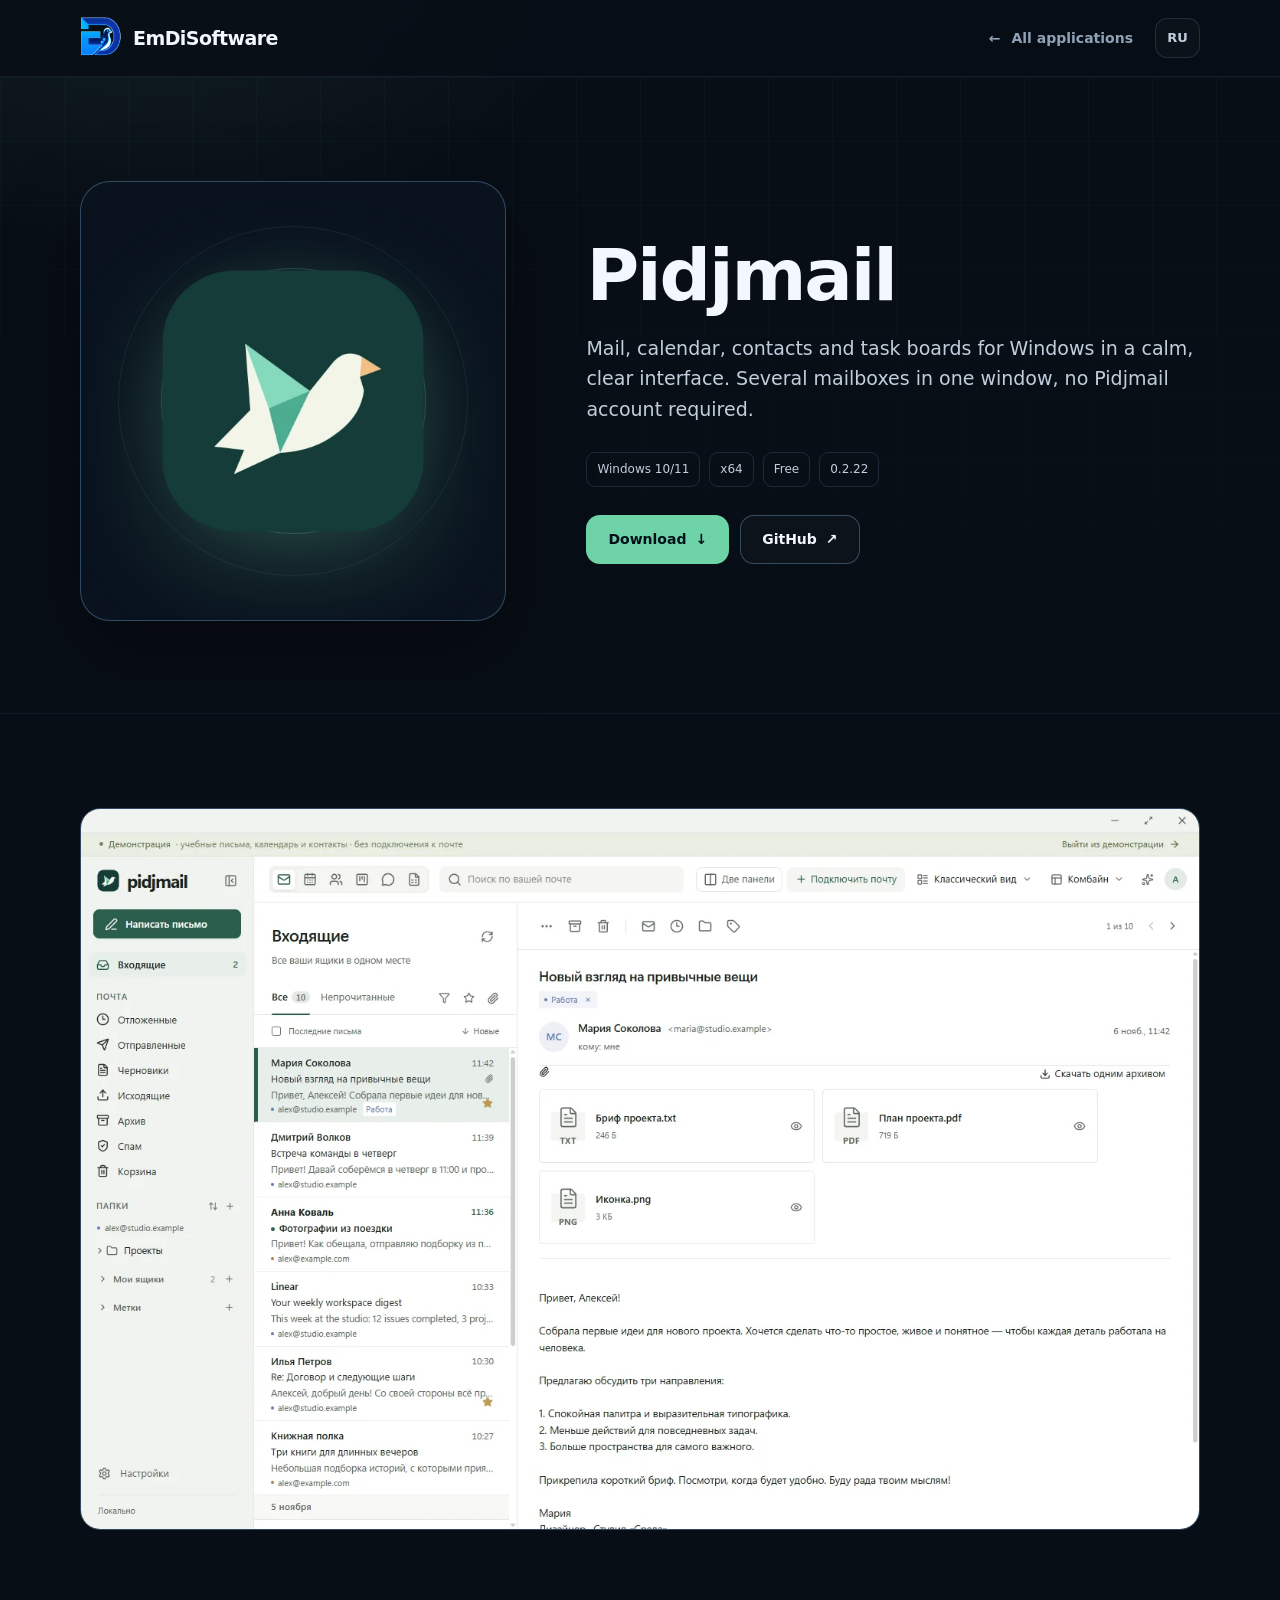
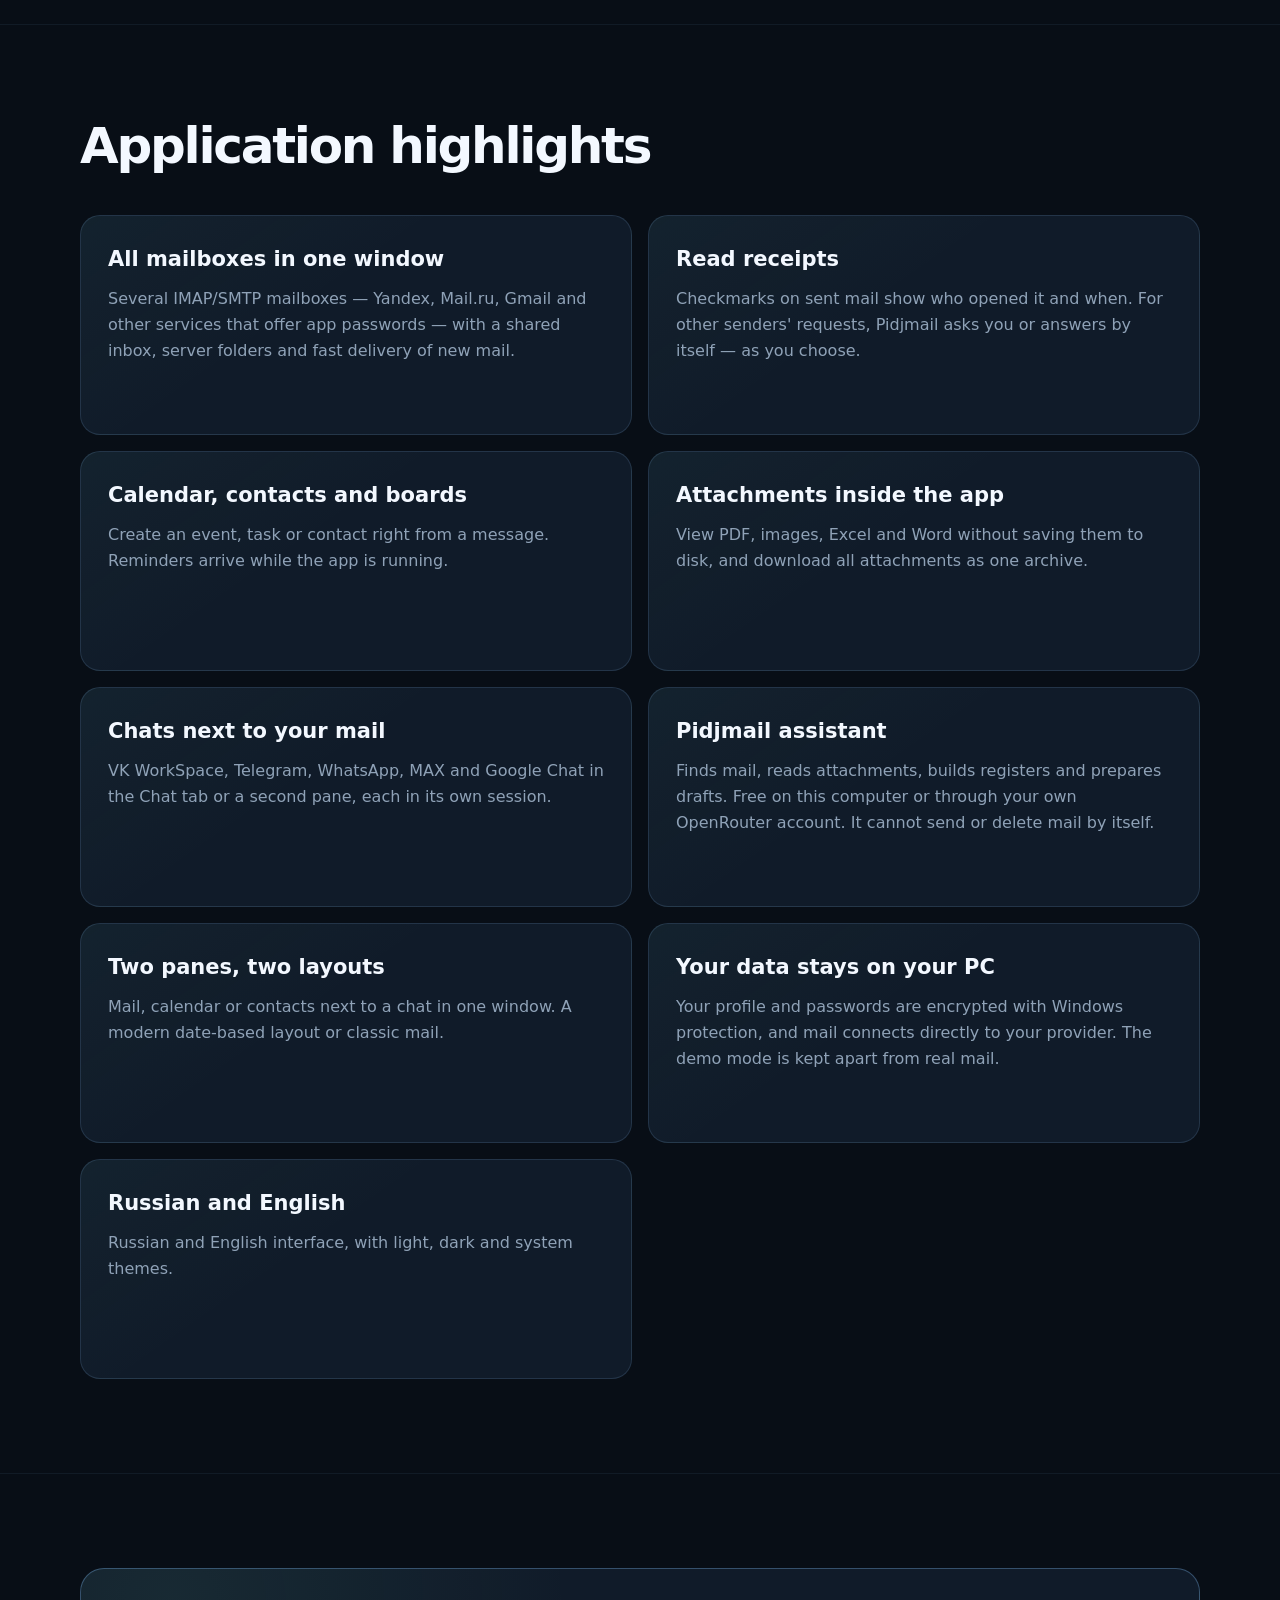
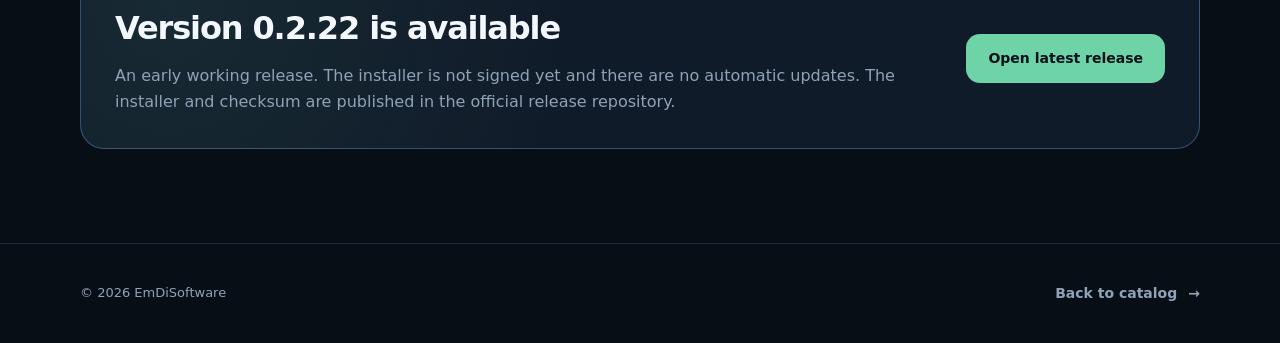
==== pidjmail/index.html @ 929b43a0 "Pidjmail 0.2.22 download" ====
<!doctype html>
<html lang="ru" style="--accent:#6fd3a8;--accent-2:#2f8f6b;">
<head>
  <meta charset="utf-8">
  <meta name="viewport" content="width=device-width, initial-scale=1">
  <meta http-equiv="Cache-Control" content="no-cache, no-store, must-revalidate">
  <meta http-equiv="Pragma" content="no-cache">
  <meta http-equiv="Expires" content="0">
  <meta name="theme-color" content="#080e16">
  <meta name="color-scheme" content="dark">
  <meta name="site-build" content="v7">
  <title>Pidjmail — EmDiSoftware</title>
  <meta name="description" content="Pidjmail — бесплатный почтовый клиент для Windows: несколько ящиков IMAP/SMTP, календарь, контакты, доски задач, отчёты о прочтении и встроенные чаты в спокойном интерфейсе.">
  <link rel="canonical" href="https://adamanomatik.github.io/pidjmail/">
  <link rel="icon" type="image/png" href="../assets/favicon.png">
  <link rel="stylesheet" href="../product-v7.css?v=8">
  <meta property="og:type" content="website">
  <meta property="og:title" content="Pidjmail — почта, календарь и контакты для Windows">
  <meta property="og:description" content="Бесплатный почтовый клиент для Windows с календарём, контактами и досками задач.">
  <meta property="og:url" content="https://adamanomatik.github.io/pidjmail/">
  <meta property="og:image" content="https://adamanomatik.github.io/assets/pidjmail-preview.webp">
</head>
<body>
  <header class="site-header">
    <div class="shell header-inner">
      <a class="brand" href="../">
        <img src="../assets/emdisoftware-logo.webp" alt="EmDiSoftware" width="42" height="42">
        <span>EmDiSoftware</span>
      </a>
      <a class="back-link" href="../">
        <span aria-hidden="true">←</span>
        <span data-lang="ru">Все приложения</span>
        <span data-lang="en" hidden>All applications</span>
      </a>

      <button class="language-switch" type="button" aria-label="Переключить язык">
        <span data-lang-button="ru">EN</span>
        <span data-lang-button="en" hidden>RU</span>
      </button>
    </div>
  </header>
  <main>
    <section class="product-hero">
      <div class="shell product-layout">
        <div class="logo-stage">
          <img src="../assets/pidjmail-logo.webp" alt="Pidjmail">
        </div>

        <div>
          <h1>Pidjmail</h1>
          <p class="hero-description" data-lang="ru">Почта, календарь, контакты и доски задач для Windows в спокойном и понятном интерфейсе. Несколько ящиков в одном окне, без учётной записи Pidjmail.</p>
          <p class="hero-description" data-lang="en" hidden>Mail, calendar, contacts and task boards for Windows in a calm, clear interface. Several mailboxes in one window, no Pidjmail account required.</p>

          <div class="meta-row">
            <span>Windows 10/11</span>
            <span>x64</span>
            <span>Free</span>
            <span>0.2.22</span>
          </div>

          <div class="button-row">
            <a class="button button-primary" href="https://github.com/AdamAnomatik/Pidjmail-Releases/releases/download/v0.2.22/Pidjmail-Setup-0.2.22-x64.exe">
              <span data-lang="ru">Скачать</span>
              <span data-lang="en" hidden>Download</span>
              <span aria-hidden="true">↓</span>
            </a>
            <a class="button button-secondary" href="https://github.com/AdamAnomatik/Pidjmail-Releases">
              GitHub <span aria-hidden="true">↗</span>
            </a>
          </div>
        </div>
      </div>
    </section>
    <section class="content-section">
      <div class="shell">
        <img src="../assets/pidjmail-preview.webp" width="1460" height="940" loading="lazy"
             alt="Pidjmail с учебными письмами в демонстрационном режиме"
             style="display:block;width:100%;height:auto;border:1px solid var(--line-strong);border-radius:20px;">
      </div>
    </section>
    <section class="content-section">
      <div class="shell">
        <div class="section-heading">
          <h2 data-lang="ru">Главное о приложении</h2>
          <h2 data-lang="en" hidden>Application highlights</h2>
        </div>
        <div class="feature-grid">

          <article class="feature-card">
            <h3 data-lang="ru">Все ящики в одном окне</h3>
            <h3 data-lang="en" hidden>All mailboxes in one window</h3>
            <p data-lang="ru">Несколько ящиков IMAP/SMTP — Яндекс, Mail.ru, Gmail и другие почтовые службы с паролем приложения — с общими входящими, серверными папками и быстрым получением новых писем.</p>
            <p data-lang="en" hidden>Several IMAP/SMTP mailboxes — Yandex, Mail.ru, Gmail and other services that offer app passwords — with a shared inbox, server folders and fast delivery of new mail.</p>
          </article>
          <article class="feature-card">
            <h3 data-lang="ru">Отчёты о прочтении</h3>
            <h3 data-lang="en" hidden>Read receipts</h3>
            <p data-lang="ru">Галочки в отправленных показывают, кто и когда открыл письмо. На чужие запросы Pidjmail спрашивает вас или отвечает сам — как вы настроите.</p>
            <p data-lang="en" hidden>Checkmarks on sent mail show who opened it and when. For other senders' requests, Pidjmail asks you or answers by itself — as you choose.</p>
          </article>
          <article class="feature-card">
            <h3 data-lang="ru">Календарь, контакты и доски</h3>
            <h3 data-lang="en" hidden>Calendar, contacts and boards</h3>
            <p data-lang="ru">Создавайте событие, задачу или контакт прямо из письма. Напоминания приходят, пока программа запущена.</p>
            <p data-lang="en" hidden>Create an event, task or contact right from a message. Reminders arrive while the app is running.</p>
          </article>
          <article class="feature-card">
            <h3 data-lang="ru">Вложения внутри программы</h3>
            <h3 data-lang="en" hidden>Attachments inside the app</h3>
            <p data-lang="ru">Просмотр PDF, изображений, Excel и Word без сохранения на диск, скачивание всех вложений одним архивом.</p>
            <p data-lang="en" hidden>View PDF, images, Excel and Word without saving them to disk, and download all attachments as one archive.</p>
          </article>
          <article class="feature-card">
            <h3 data-lang="ru">Чаты рядом с почтой</h3>
            <h3 data-lang="en" hidden>Chats next to your mail</h3>
            <p data-lang="ru">VK WorkSpace, Telegram, WhatsApp, MAX и Google Chat во вкладке «Чат» или во второй панели, с отдельными сессиями.</p>
            <p data-lang="en" hidden>VK WorkSpace, Telegram, WhatsApp, MAX and Google Chat in the Chat tab or a second pane, each in its own session.</p>
          </article>
          <article class="feature-card">
            <h3 data-lang="ru">Помощник Pidjmail</h3>
            <h3 data-lang="en" hidden>Pidjmail assistant</h3>
            <p data-lang="ru">Ищет письма, читает вложения, собирает реестры и готовит черновики. Бесплатно на этом компьютере или через ваш аккаунт OpenRouter. Отправлять и удалять письма сам не может.</p>
            <p data-lang="en" hidden>Finds mail, reads attachments, builds registers and prepares drafts. Free on this computer or through your own OpenRouter account. It cannot send or delete mail by itself.</p>
          </article>
          <article class="feature-card">
            <h3 data-lang="ru">Две панели и два вида</h3>
            <h3 data-lang="en" hidden>Two panes, two layouts</h3>
            <p data-lang="ru">Почта, календарь или контакты рядом с чатом в одном окне. Современный режим по датам или классическая почта.</p>
            <p data-lang="en" hidden>Mail, calendar or contacts next to a chat in one window. A modern date-based layout or classic mail.</p>
          </article>
          <article class="feature-card">
            <h3 data-lang="ru">Данные на вашем компьютере</h3>
            <h3 data-lang="en" hidden>Your data stays on your PC</h3>
            <p data-lang="ru">Профиль и пароли зашифрованы средствами Windows, почта соединяется напрямую с вашим провайдером. Учебный демо-режим отделён от настоящей почты.</p>
            <p data-lang="en" hidden>Your profile and passwords are encrypted with Windows protection, and mail connects directly to your provider. The demo mode is kept apart from real mail.</p>
          </article>
          <article class="feature-card">
            <h3 data-lang="ru">Русский и English</h3>
            <h3 data-lang="en" hidden>Russian and English</h3>
            <p data-lang="ru">Русский и английский интерфейс, светлая, тёмная и системная темы.</p>
            <p data-lang="en" hidden>Russian and English interface, with light, dark and system themes.</p>
          </article>
        </div>
      </div>
    </section>
    <section class="content-section">
      <div class="shell">
        <div class="status-panel">
          <div>
            <h2 data-lang="ru">Версия 0.2.22 доступна</h2>
            <h2 data-lang="en" hidden>Version 0.2.22 is available</h2>
            <p data-lang="ru">Ранняя рабочая версия. Установщик пока не подписан, автообновления нет. Установщик и контрольная сумма опубликованы в официальном release-репозитории.</p>
            <p data-lang="en" hidden>An early working release. The installer is not signed yet and there are no automatic updates. The installer and checksum are published in the official release repository.</p>
          </div>

          <a class="button button-primary" href="https://github.com/AdamAnomatik/Pidjmail-Releases/releases/tag/v0.2.22">
            <span data-lang="ru">Открыть последний релиз</span>
            <span data-lang="en" hidden>Open latest release</span>
          </a>
        </div>
      </div>
    </section>
  </main>
  <footer class="site-footer">
    <div class="shell footer-layout">
      <p>© 2026 EmDiSoftware</p>
      <a class="back-link" href="../">
        <span data-lang="ru">Вернуться в каталог</span>
        <span data-lang="en" hidden>Back to catalog</span>
        <span aria-hidden="true">→</span>
      </a>
    </div>
  </footer>

  <script src="../product-v7.js?v=7"></script>
</body>
</html>
---- product-v7.css ----
/* EmDiSoftware product styles build v7 */
:root {
  --accent: #38c8ff;
  --accent-2: #7968f2;
  --bg: #080e16;
  --panel: #101b29;
  --line: rgba(124, 165, 207, .18);
  --line-strong: rgba(124, 181, 238, .34);
  --text: #f3f8ff;
  --muted: #8fa2b7;
  --muted-strong: #c1cedc;
  --green: #46d59b;
  --amber: #f1bd63;
  --shell: 1120px;
}

* { box-sizing: border-box; }
html { scroll-behavior: smooth; }
body {
  margin: 0;
  min-width: 320px;
  color: var(--text);
  background:
    radial-gradient(circle at 12% -8%, color-mix(in srgb, var(--accent) 15%, transparent), transparent 34rem),
    var(--bg);
  font-family: "Segoe UI Variable Text", "Segoe UI", system-ui, sans-serif;
  line-height: 1.6;
  -webkit-font-smoothing: antialiased;
}
a { color: inherit; }
img { display: block; max-width: 100%; }
[hidden] { display: none !important; }

.shell {
  width: min(calc(100% - 40px), var(--shell));
  margin-inline: auto;
}

.site-header {
  position: sticky;
  top: 0;
  z-index: 100;
  border-bottom: 1px solid rgba(119, 161, 201, .11);
  background: rgba(8, 14, 22, .82);
  backdrop-filter: blur(18px);
}

.header-inner {
  min-height: 76px;
  display: flex;
  align-items: center;
  gap: 22px;
}

.brand,
.back-link {
  display: inline-flex;
  align-items: center;
  gap: 11px;
  text-decoration: none;
}

.brand {
  font-size: 19px;
  font-weight: 780;
  letter-spacing: -.03em;
}

.brand img {
  width: 42px;
  height: 42px;
  object-fit: contain;
}

.back-link {
  margin-left: auto;
  color: var(--muted);
  font-size: 14px;
  font-weight: 650;
}

.back-link:hover { color: var(--text); }

.language-switch {
  min-width: 45px;
  min-height: 40px;
  border: 1px solid var(--line);
  border-radius: 12px;
  background: rgba(255,255,255,.025);
  color: var(--muted-strong);
  font: inherit;
  font-size: 13px;
  font-weight: 780;
  cursor: pointer;
}

.product-hero {
  position: relative;
  overflow: hidden;
  padding: 104px 0 92px;
}

.product-hero::before {
  content: "";
  position: absolute;
  inset: 0;
  opacity: .25;
  pointer-events: none;
  background-image:
    linear-gradient(color-mix(in srgb, var(--accent) 14%, transparent) 1px, transparent 1px),
    linear-gradient(90deg, color-mix(in srgb, var(--accent) 14%, transparent) 1px, transparent 1px);
  background-size: 64px 64px;
  mask-image: linear-gradient(to bottom, black, transparent 92%);
}

.product-layout {
  position: relative;
  display: grid;
  grid-template-columns: .82fr 1.18fr;
  align-items: center;
  gap: 80px;
}

.logo-stage {
  position: relative;
  min-height: 440px;
  display: grid;
  place-items: center;
  overflow: hidden;
  border: 1px solid var(--line-strong);
  border-radius: 30px;
  background:
    radial-gradient(circle, color-mix(in srgb, var(--accent) 14%, transparent), transparent 54%),
    #09121d;
  box-shadow: 0 30px 80px rgba(0,0,0,.34);
}

.logo-stage::before,
.logo-stage::after {
  content: "";
  position: absolute;
  border: 1px solid color-mix(in srgb, var(--accent) 24%, transparent);
  border-radius: 50%;
}

.logo-stage::before {
  width: 62%;
  aspect-ratio: 1;
}

.logo-stage::after {
  width: 82%;
  aspect-ratio: 1;
  opacity: .4;
}

.logo-stage img {
  position: relative;
  z-index: 2;
  width: min(68%, 320px);
  aspect-ratio: 1;
  object-fit: contain;
  filter: drop-shadow(0 30px 48px color-mix(in srgb, var(--accent) 23%, transparent));
}

.eyebrow {
  margin: 0 0 12px;
  color: var(--muted, #8fa2b7);
  font-size: 15px;
  font-weight: 600;
}

h1, h2, h3, p { margin-top: 0; }

h1 {
  margin-bottom: 20px;
  font-size: clamp(42px, 6vw, 72px);
  line-height: 1.04;
  letter-spacing: -.03em;
  overflow-wrap: break-word;
}

.hero-description {
  max-width: 660px;
  margin-bottom: 28px;
  color: var(--muted-strong);
  font-size: 19px;
}

.meta-row {
  display: flex;
  flex-wrap: wrap;
  gap: 9px;
  margin-bottom: 28px;
}

.meta-row span {
  padding: 7px 10px;
  border: 1px solid var(--line);
  border-radius: 9px;
  color: var(--muted-strong);
  font-size: 12px;
}

.button-row {
  display: flex;
  flex-wrap: wrap;
  gap: 11px;
}

.button {
  min-height: 49px;
  display: inline-flex;
  align-items: center;
  justify-content: center;
  gap: 9px;
  padding: 0 21px;
  border: 1px solid transparent;
  border-radius: 14px;
  font-size: 14px;
  font-weight: 740;
  text-decoration: none;
}

.button-primary {
  color: #041019;
  background: var(--accent);
}

.button-secondary {
  border-color: var(--line-strong);
  background: rgba(255,255,255,.025);
}

.button-disabled {
  color: var(--amber);
  border-color: rgba(241, 189, 99, .23);
  background: rgba(241, 189, 99, .06);
}

.content-section {
  padding: 94px 0;
  border-top: 1px solid rgba(111,158,202,.09);
}

.section-heading {
  max-width: 690px;
  margin-bottom: 42px;
}

.section-kicker {
  color: var(--accent);
  font-size: 12px;
  font-weight: 800;
  letter-spacing: .12em;
  text-transform: uppercase;
}

.section-heading h2 {
  margin-bottom: 16px;
  font-size: clamp(34px, 4vw, 50px);
  line-height: 1.08;
  letter-spacing: -.045em;
}

.section-heading p:not(.section-kicker) {
  color: var(--muted);
  font-size: 17px;
}

.feature-grid {
  display: grid;
  grid-template-columns: repeat(2, 1fr);
  gap: 16px;
}

.feature-card {
  min-height: 220px;
  padding: 27px;
  border: 1px solid var(--line);
  border-radius: 20px;
  background:
    linear-gradient(145deg, color-mix(in srgb, var(--accent) 4%, transparent), transparent 42%),
    var(--panel);
}

.feature-code {
  display: block;
  margin-bottom: 52px;
  color: var(--accent);
  font-family: ui-monospace, "Cascadia Code", monospace;
  font-size: 11px;
  font-weight: 800;
  letter-spacing: .1em;
}

.feature-card h3 {
  margin-bottom: 10px;
  font-size: 21px;
}

.feature-card p {
  margin-bottom: 0;
  color: var(--muted);
}

.status-panel {
  display: grid;
  grid-template-columns: 1fr auto;
  align-items: center;
  gap: 30px;
  padding: 34px;
  border: 1px solid var(--line-strong);
  border-radius: 24px;
  background:
    radial-gradient(circle at 8% 20%, color-mix(in srgb, var(--accent) 8%, transparent), transparent 25rem),
    var(--panel);
}

.status-panel h2 {
  margin-bottom: 9px;
  font-size: 32px;
  letter-spacing: -.035em;
}

.status-panel p {
  margin-bottom: 0;
  color: var(--muted);
}

.site-footer {
  padding: 38px 0;
  border-top: 1px solid var(--line);
}

.footer-layout {
  display: flex;
  align-items: center;
  justify-content: space-between;
  gap: 24px;
}

.site-footer p {
  margin-bottom: 0;
  color: var(--muted);
  font-size: 13px;
}

:focus-visible {
  outline: 3px solid color-mix(in srgb, var(--accent) 60%, transparent);
  outline-offset: 3px;
}

@media (max-width: 900px) {
  .product-layout { grid-template-columns: 1fr; }
  .logo-stage { width: min(720px, 100%); margin-inline: auto; }
}

@media (max-width: 700px) {
  .shell { width: min(calc(100% - 28px), var(--shell)); }
  .header-inner { min-height: 66px; }
  .brand span { display: none; }
  .product-hero { padding: 66px 0 74px; }
  .logo-stage { min-height: 300px; border-radius: 22px; }
  h1 { font-size: clamp(36px, 11vw, 52px); }
  .hero-description { font-size: 17px; }
  .button-row { display: grid; }
  .button-row .button { width: 100%; }
  .content-section { padding: 76px 0; }
  .feature-grid { grid-template-columns: 1fr; }
  .feature-card { min-height: auto; }
  .feature-code { margin-bottom: 32px; }
  .status-panel { grid-template-columns: 1fr; }
  .status-panel .button { width: 100%; }
  .footer-layout { align-items: flex-start; flex-direction: column; }
}
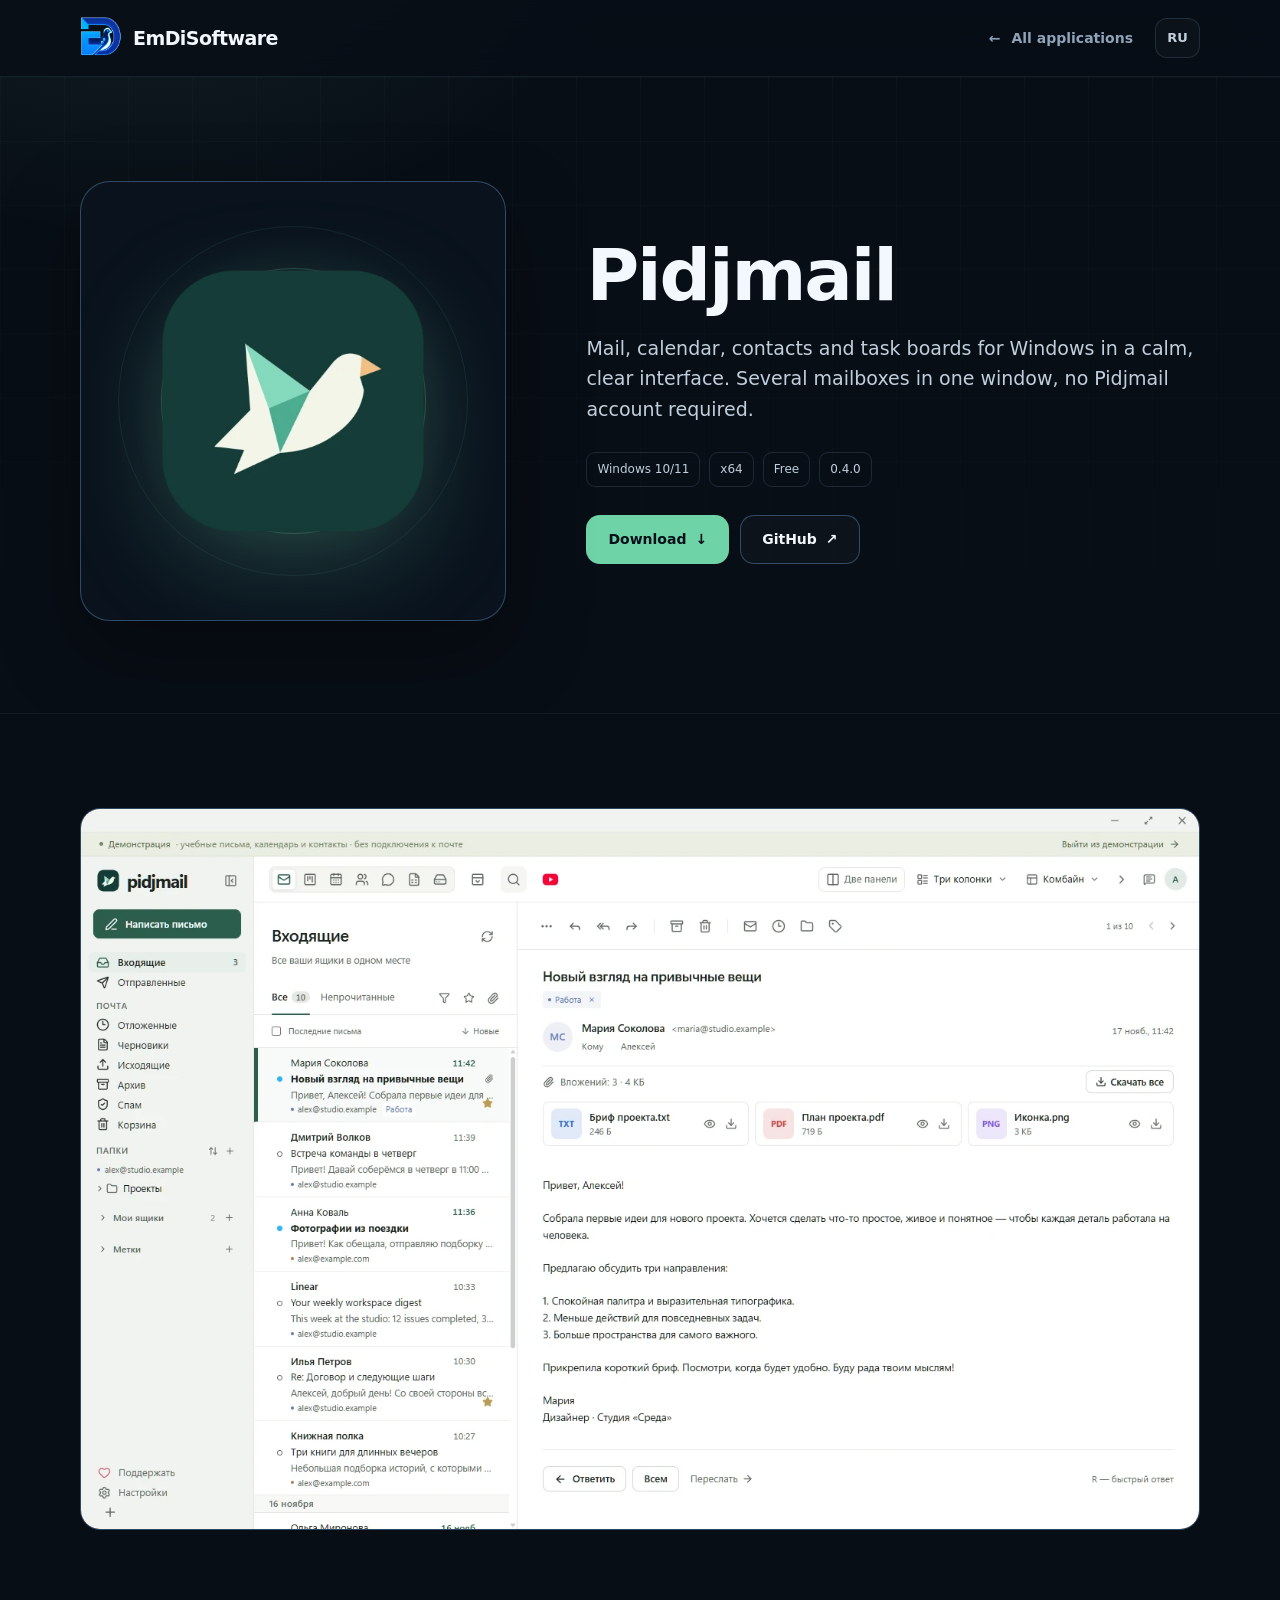
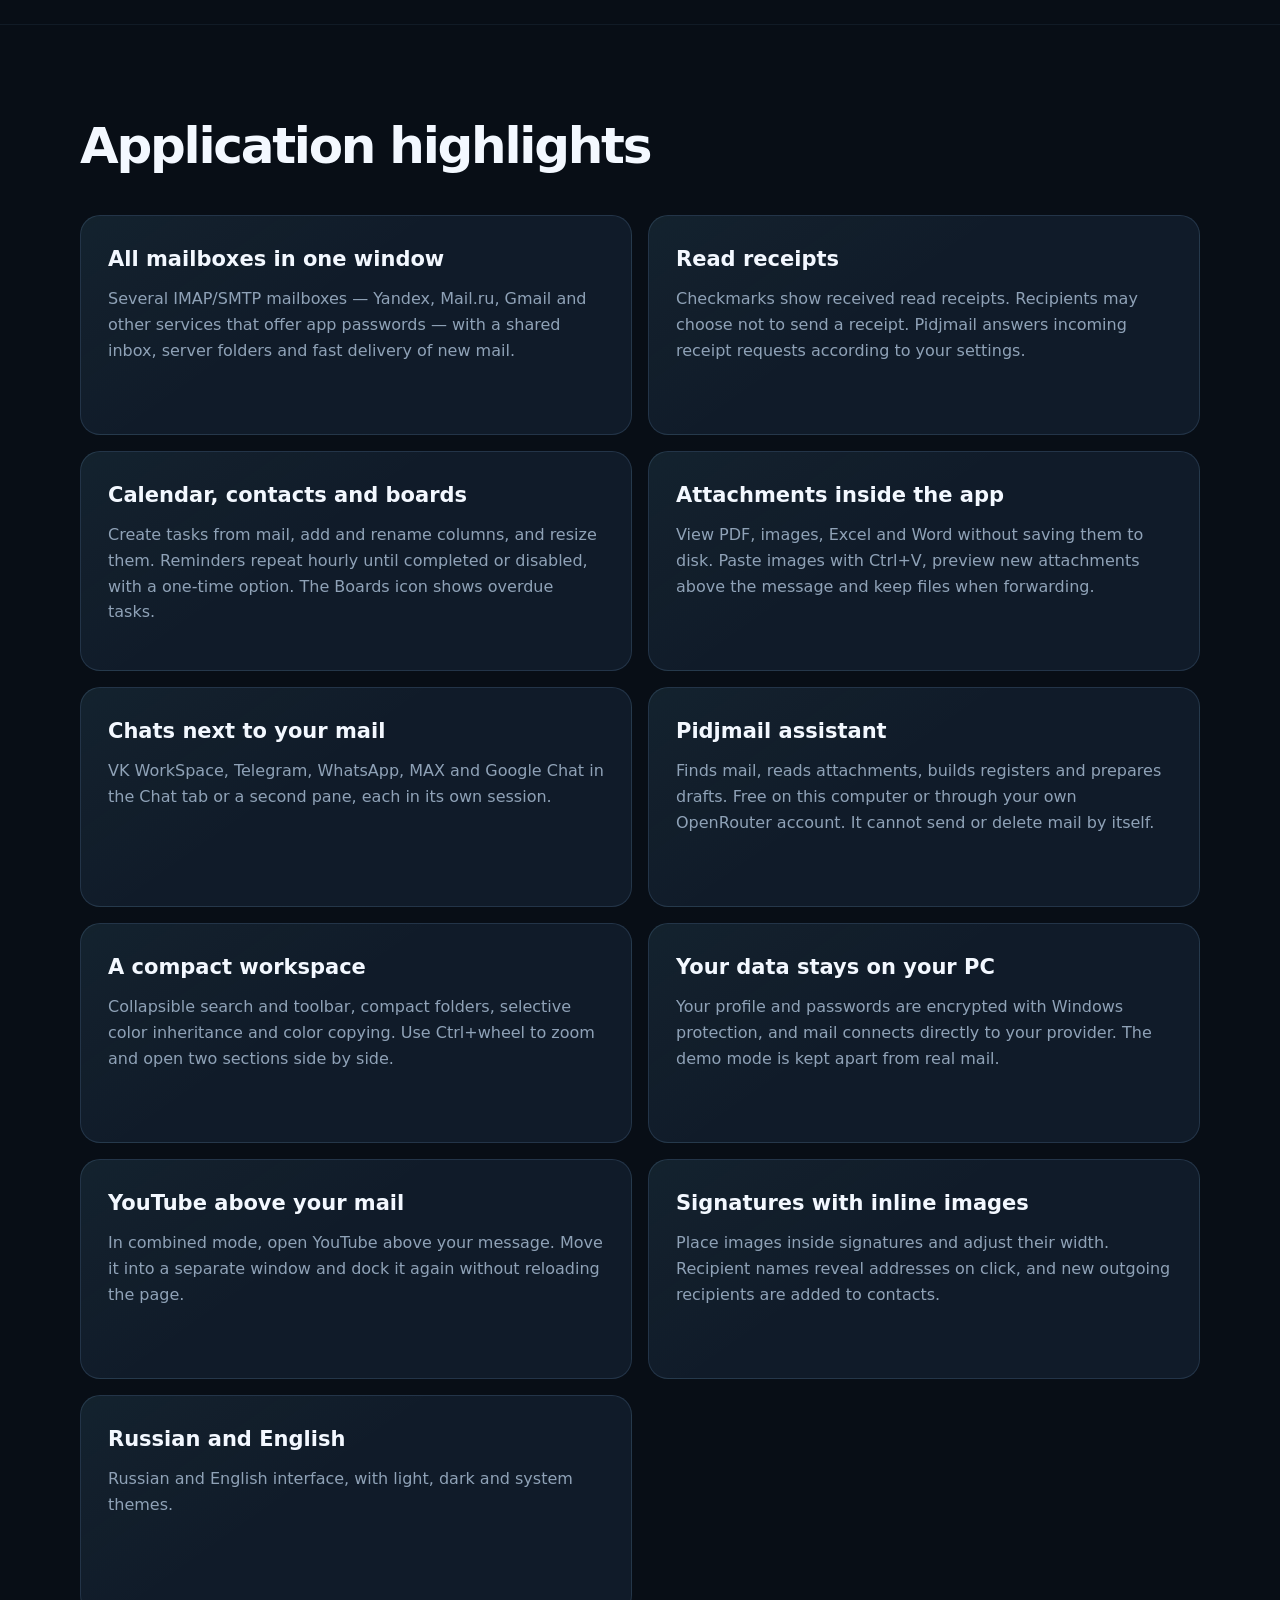
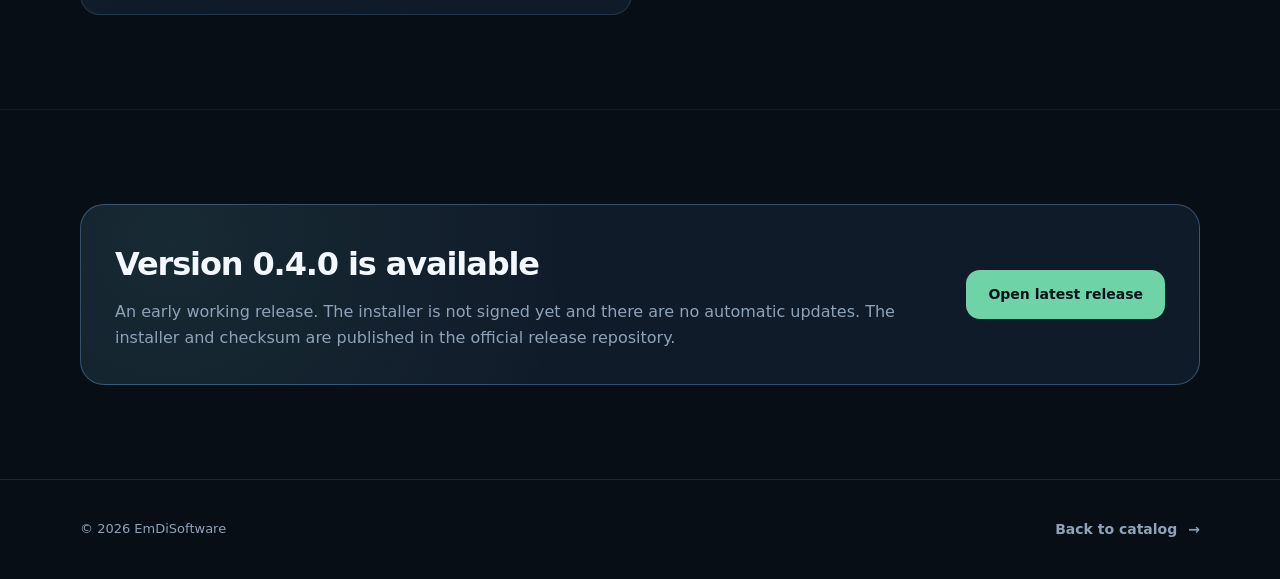
==== commit cedffc65: "Update EmDiSoftware site for Pidjmail 0.4.0" ====
--- a/pidjmail/index.html
+++ b/pidjmail/index.html
@@ -8,7 +8,7 @@
   <meta http-equiv="Expires" content="0">
   <meta name="theme-color" content="#080e16">
   <meta name="color-scheme" content="dark">
-  <meta name="site-build" content="v7">
+  <meta name="site-build" content="v8">
   <title>Pidjmail — EmDiSoftware</title>
   <meta name="description" content="Pidjmail — бесплатный почтовый клиент для Windows: несколько ящиков IMAP/SMTP, календарь, контакты, доски задач, отчёты о прочтении и встроенные чаты в спокойном интерфейсе.">
   <link rel="canonical" href="https://adamanomatik.github.io/pidjmail/">
@@ -18,7 +18,7 @@
   <meta property="og:title" content="Pidjmail — почта, календарь и контакты для Windows">
   <meta property="og:description" content="Бесплатный почтовый клиент для Windows с календарём, контактами и досками задач.">
   <meta property="og:url" content="https://adamanomatik.github.io/pidjmail/">
-  <meta property="og:image" content="https://adamanomatik.github.io/assets/pidjmail-preview.webp">
+  <meta property="og:image" content="https://adamanomatik.github.io/assets/pidjmail-preview.webp?v=040">
 </head>
 <body>
   <header class="site-header">
@@ -55,11 +55,11 @@
             <span>Windows 10/11</span>
             <span>x64</span>
             <span>Free</span>
-            <span>0.2.22</span>
+            <span>0.4.0</span>
           </div>
 
           <div class="button-row">
-            <a class="button button-primary" href="https://github.com/AdamAnomatik/Pidjmail-Releases/releases/download/v0.2.22/Pidjmail-Setup-0.2.22-x64.exe">
+            <a class="button button-primary" href="https://github.com/AdamAnomatik/Pidjmail-Releases/releases/download/v0.4.0/Pidjmail-Setup-0.4.0-x64.exe">
               <span data-lang="ru">Скачать</span>
               <span data-lang="en" hidden>Download</span>
               <span aria-hidden="true">↓</span>
@@ -73,7 +73,7 @@
     </section>
     <section class="content-section">
       <div class="shell">
-        <img src="../assets/pidjmail-preview.webp" width="1460" height="940" loading="lazy"
+        <img src="../assets/pidjmail-preview.webp?v=040" width="1460" height="940" loading="lazy"
              alt="Pidjmail с учебными письмами в демонстрационном режиме"
              style="display:block;width:100%;height:auto;border:1px solid var(--line-strong);border-radius:20px;">
       </div>
@@ -95,20 +95,20 @@
           <article class="feature-card">
             <h3 data-lang="ru">Отчёты о прочтении</h3>
             <h3 data-lang="en" hidden>Read receipts</h3>
-            <p data-lang="ru">Галочки в отправленных показывают, кто и когда открыл письмо. На чужие запросы Pidjmail спрашивает вас или отвечает сам — как вы настроите.</p>
-            <p data-lang="en" hidden>Checkmarks on sent mail show who opened it and when. For other senders' requests, Pidjmail asks you or answers by itself — as you choose.</p>
+            <p data-lang="ru">Галочки в отправленных показывают полученные подтверждения прочтения. Получатель может не отправить подтверждение. На чужие запросы Pidjmail отвечает согласно вашим настройкам.</p>
+            <p data-lang="en" hidden>Checkmarks show received read receipts. Recipients may choose not to send a receipt. Pidjmail answers incoming receipt requests according to your settings.</p>
           </article>
           <article class="feature-card">
             <h3 data-lang="ru">Календарь, контакты и доски</h3>
             <h3 data-lang="en" hidden>Calendar, contacts and boards</h3>
-            <p data-lang="ru">Создавайте событие, задачу или контакт прямо из письма. Напоминания приходят, пока программа запущена.</p>
-            <p data-lang="en" hidden>Create an event, task or contact right from a message. Reminders arrive while the app is running.</p>
+            <p data-lang="ru">Создавайте задачи прямо из писем, добавляйте и переименовывайте столбцы, меняйте их ширину. Напоминания повторяются каждый час до завершения или отключения; доступен однократный режим. Просроченные задачи видны на значке досок.</p>
+            <p data-lang="en" hidden>Create tasks from mail, add and rename columns, and resize them. Reminders repeat hourly until completed or disabled, with a one-time option. The Boards icon shows overdue tasks.</p>
           </article>
           <article class="feature-card">
             <h3 data-lang="ru">Вложения внутри программы</h3>
             <h3 data-lang="en" hidden>Attachments inside the app</h3>
-            <p data-lang="ru">Просмотр PDF, изображений, Excel и Word без сохранения на диск, скачивание всех вложений одним архивом.</p>
-            <p data-lang="en" hidden>View PDF, images, Excel and Word without saving them to disk, and download all attachments as one archive.</p>
+            <p data-lang="ru">Просмотр PDF, изображений, Excel и Word без сохранения на диск. Вставка изображений через Ctrl+V, превью новых вложений над текстом письма и перенос файлов при пересылке.</p>
+            <p data-lang="en" hidden>View PDF, images, Excel and Word without saving them to disk. Paste images with Ctrl+V, preview new attachments above the message and keep files when forwarding.</p>
           </article>
           <article class="feature-card">
             <h3 data-lang="ru">Чаты рядом с почтой</h3>
@@ -123,16 +123,28 @@
             <p data-lang="en" hidden>Finds mail, reads attachments, builds registers and prepares drafts. Free on this computer or through your own OpenRouter account. It cannot send or delete mail by itself.</p>
           </article>
           <article class="feature-card">
-            <h3 data-lang="ru">Две панели и два вида</h3>
-            <h3 data-lang="en" hidden>Two panes, two layouts</h3>
-            <p data-lang="ru">Почта, календарь или контакты рядом с чатом в одном окне. Современный режим по датам или классическая почта.</p>
-            <p data-lang="en" hidden>Mail, calendar or contacts next to a chat in one window. A modern date-based layout or classic mail.</p>
+            <h3 data-lang="ru">Компактное рабочее место</h3>
+            <h3 data-lang="en" hidden>A compact workspace</h3>
+            <p data-lang="ru">Сворачиваемые поиск и панель инструментов, компактные папки, выборочное наследование и копирование цветов. Масштаб меняется через Ctrl+колесо, два раздела открываются рядом.</p>
+            <p data-lang="en" hidden>Collapsible search and toolbar, compact folders, selective color inheritance and color copying. Use Ctrl+wheel to zoom and open two sections side by side.</p>
           </article>
           <article class="feature-card">
             <h3 data-lang="ru">Данные на вашем компьютере</h3>
             <h3 data-lang="en" hidden>Your data stays on your PC</h3>
             <p data-lang="ru">Профиль и пароли зашифрованы средствами Windows, почта соединяется напрямую с вашим провайдером. Учебный демо-режим отделён от настоящей почты.</p>
             <p data-lang="en" hidden>Your profile and passwords are encrypted with Windows protection, and mail connects directly to your provider. The demo mode is kept apart from real mail.</p>
+          </article>
+          <article class="feature-card">
+            <h3 data-lang="ru">YouTube над письмом</h3>
+            <h3 data-lang="en" hidden>YouTube above your mail</h3>
+            <p data-lang="ru">В режиме «Комбайн» видео открывается над письмом. Вынесите панель в отдельное окно и верните её обратно без перезагрузки страницы.</p>
+            <p data-lang="en" hidden>In combined mode, open YouTube above your message. Move it into a separate window and dock it again without reloading the page.</p>
+          </article>
+          <article class="feature-card">
+            <h3 data-lang="ru">Подпись с изображениями</h3>
+            <h3 data-lang="en" hidden>Signatures with inline images</h3>
+            <p data-lang="ru">Картинки располагаются внутри подписи, их ширину можно менять. Получатели показываются по именам с раскрытием адреса, новые адресаты после отправки добавляются в контакты.</p>
+            <p data-lang="en" hidden>Place images inside signatures and adjust their width. Recipient names reveal addresses on click, and new outgoing recipients are added to contacts.</p>
           </article>
           <article class="feature-card">
             <h3 data-lang="ru">Русский и English</h3>
@@ -147,13 +159,13 @@
       <div class="shell">
         <div class="status-panel">
           <div>
-            <h2 data-lang="ru">Версия 0.2.22 доступна</h2>
-            <h2 data-lang="en" hidden>Version 0.2.22 is available</h2>
+            <h2 data-lang="ru">Версия 0.4.0 доступна</h2>
+            <h2 data-lang="en" hidden>Version 0.4.0 is available</h2>
             <p data-lang="ru">Ранняя рабочая версия. Установщик пока не подписан, автообновления нет. Установщик и контрольная сумма опубликованы в официальном release-репозитории.</p>
             <p data-lang="en" hidden>An early working release. The installer is not signed yet and there are no automatic updates. The installer and checksum are published in the official release repository.</p>
           </div>
 
-          <a class="button button-primary" href="https://github.com/AdamAnomatik/Pidjmail-Releases/releases/tag/v0.2.22">
+          <a class="button button-primary" href="https://github.com/AdamAnomatik/Pidjmail-Releases/releases/tag/v0.4.0">
             <span data-lang="ru">Открыть последний релиз</span>
             <span data-lang="en" hidden>Open latest release</span>
           </a>
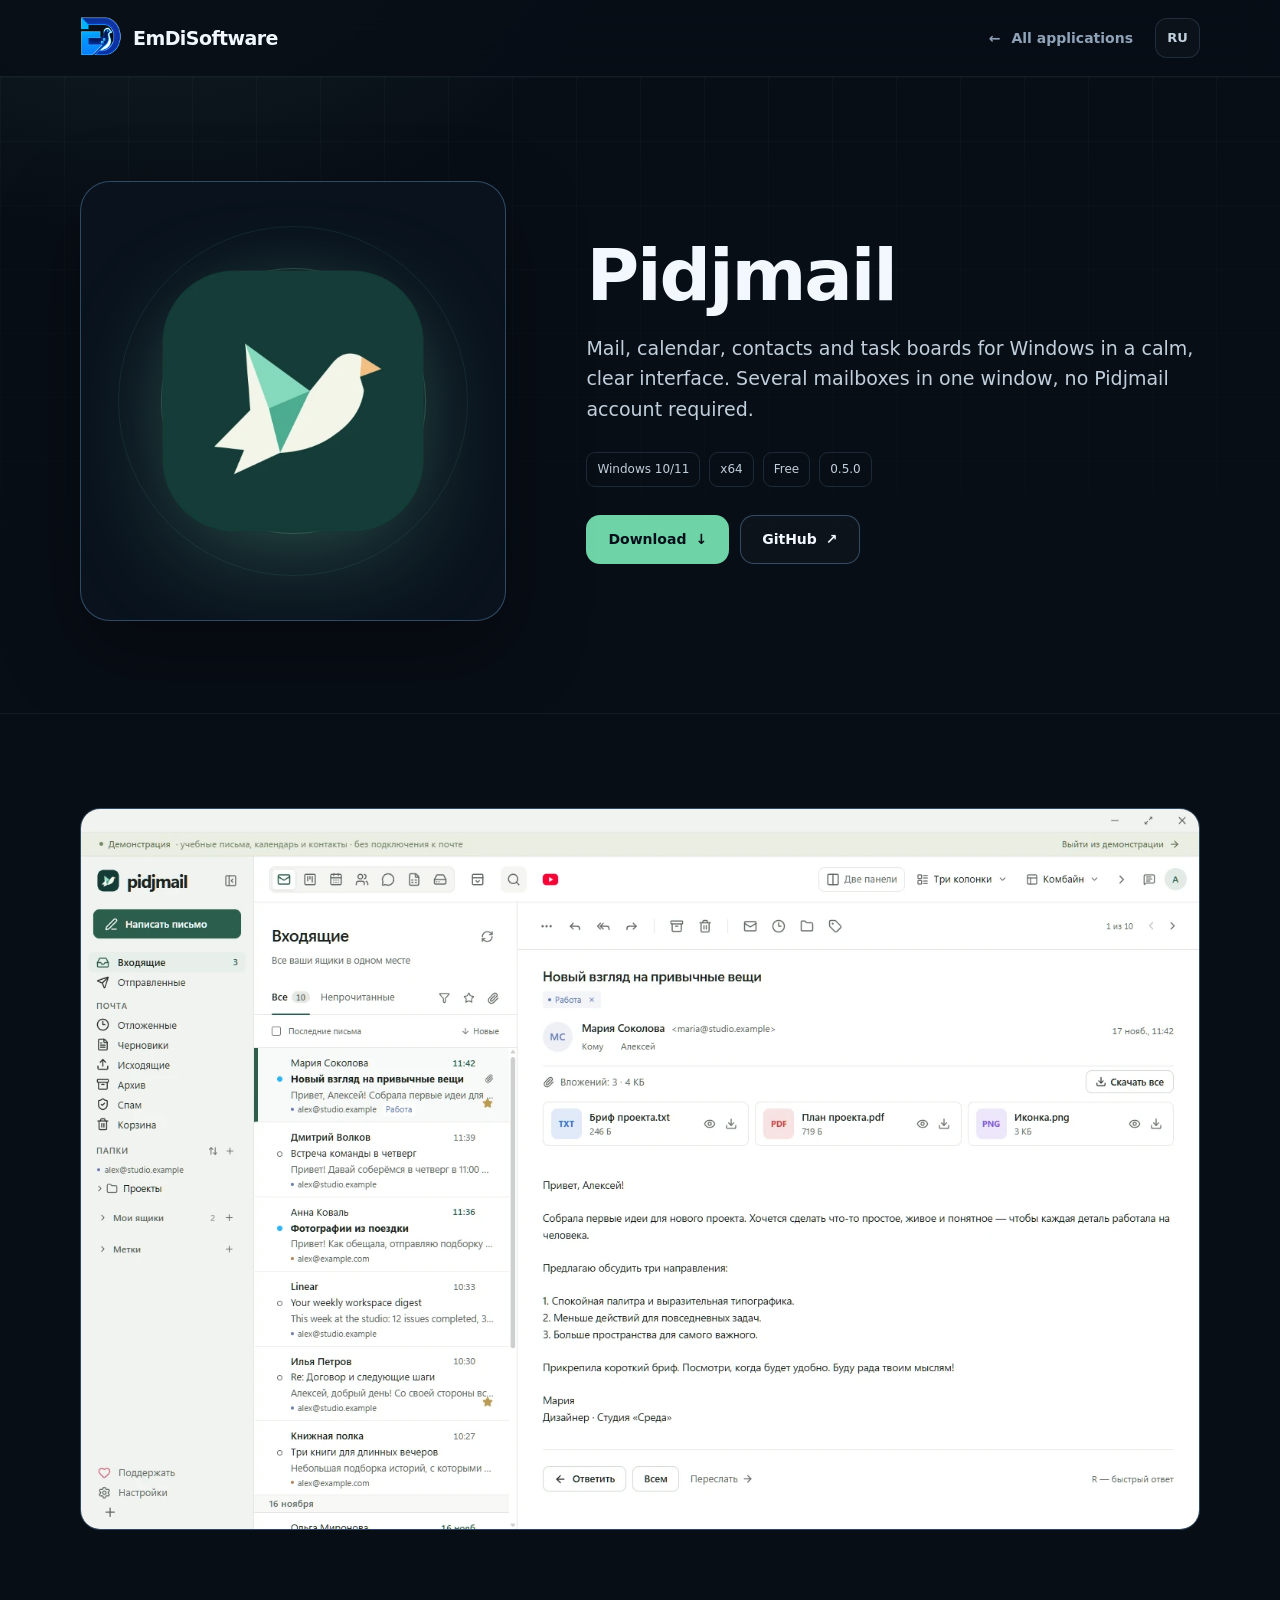
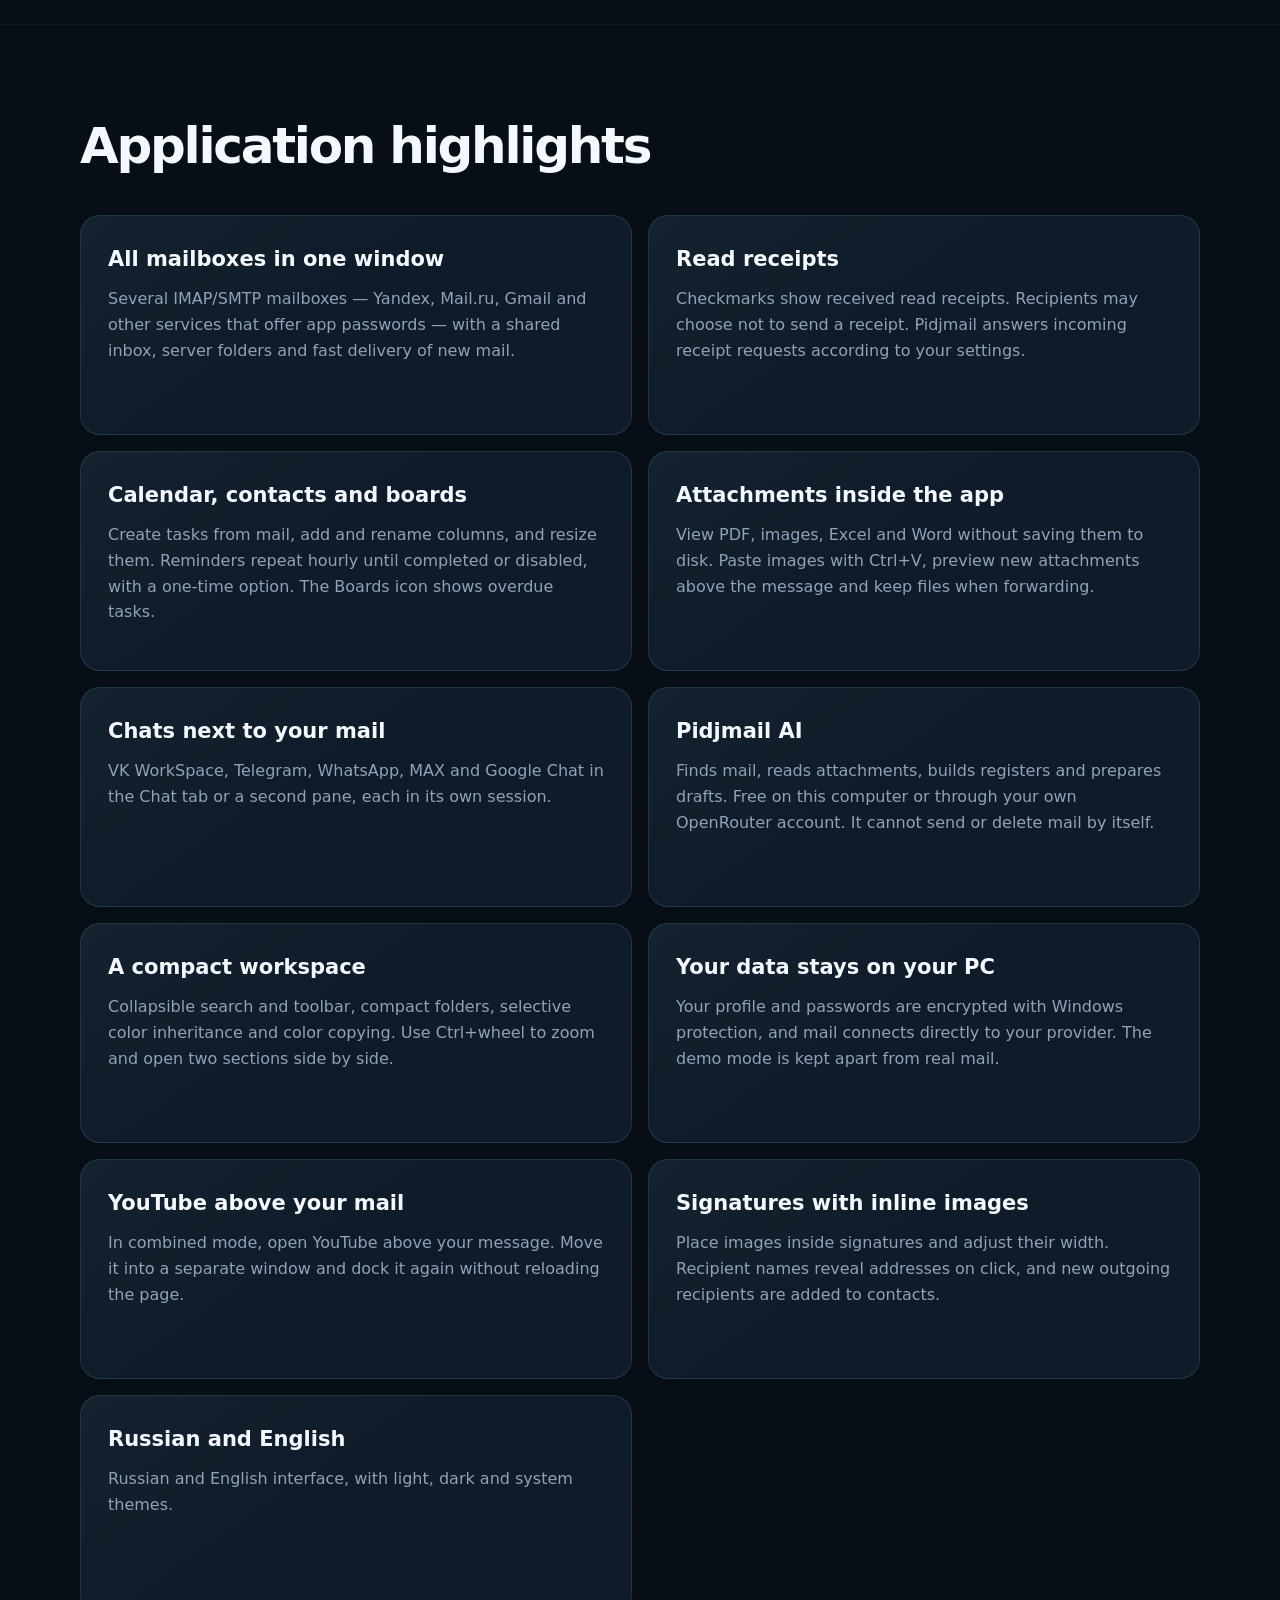
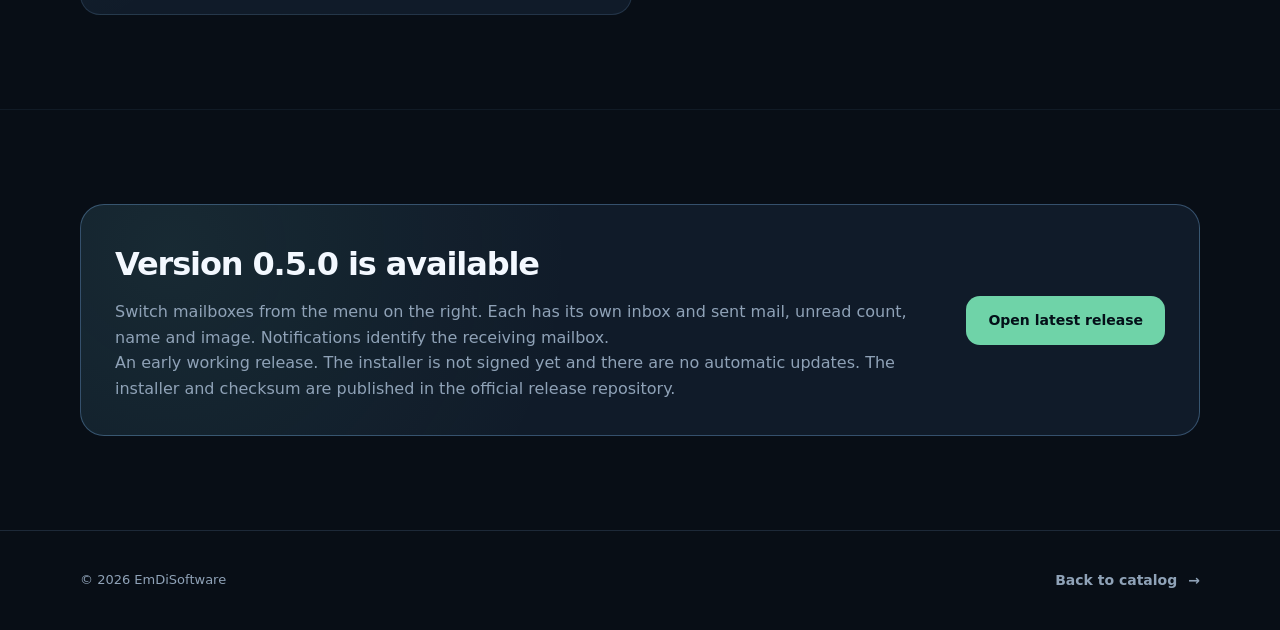
==== commit cf76de3a: "Update EmDiSoftware site for Pidjmail 0.5.0" ====
--- a/pidjmail/index.html
+++ b/pidjmail/index.html
@@ -55,11 +55,11 @@
             <span>Windows 10/11</span>
             <span>x64</span>
             <span>Free</span>
-            <span>0.4.0</span>
+            <span>0.5.0</span>
           </div>
 
           <div class="button-row">
-            <a class="button button-primary" href="https://github.com/AdamAnomatik/Pidjmail-Releases/releases/download/v0.4.0/Pidjmail-Setup-0.4.0-x64.exe">
+            <a class="button button-primary" href="https://github.com/AdamAnomatik/Pidjmail-Releases/releases/download/v0.5.0/Pidjmail-Setup-0.5.0-x64.exe">
               <span data-lang="ru">Скачать</span>
               <span data-lang="en" hidden>Download</span>
               <span aria-hidden="true">↓</span>
@@ -117,8 +117,7 @@
             <p data-lang="en" hidden>VK WorkSpace, Telegram, WhatsApp, MAX and Google Chat in the Chat tab or a second pane, each in its own session.</p>
           </article>
           <article class="feature-card">
-            <h3 data-lang="ru">Помощник Pidjmail</h3>
-            <h3 data-lang="en" hidden>Pidjmail assistant</h3>
+            <h3>Pidjmail AI</h3>
             <p data-lang="ru">Ищет письма, читает вложения, собирает реестры и готовит черновики. Бесплатно на этом компьютере или через ваш аккаунт OpenRouter. Отправлять и удалять письма сам не может.</p>
             <p data-lang="en" hidden>Finds mail, reads attachments, builds registers and prepares drafts. Free on this computer or through your own OpenRouter account. It cannot send or delete mail by itself.</p>
           </article>
@@ -159,13 +158,15 @@
       <div class="shell">
         <div class="status-panel">
           <div>
-            <h2 data-lang="ru">Версия 0.4.0 доступна</h2>
-            <h2 data-lang="en" hidden>Version 0.4.0 is available</h2>
+            <h2 data-lang="ru">Версия 0.5.0 доступна</h2>
+            <h2 data-lang="en" hidden>Version 0.5.0 is available</h2>
+            <p data-lang="ru">Ящики переключаются из меню справа: у каждого свои входящие и отправленные, счётчик, название и картинка. Уведомление показывает, в какой ящик пришло письмо.</p>
+            <p data-lang="en" hidden>Switch mailboxes from the menu on the right. Each has its own inbox and sent mail, unread count, name and image. Notifications identify the receiving mailbox.</p>
             <p data-lang="ru">Ранняя рабочая версия. Установщик пока не подписан, автообновления нет. Установщик и контрольная сумма опубликованы в официальном release-репозитории.</p>
             <p data-lang="en" hidden>An early working release. The installer is not signed yet and there are no automatic updates. The installer and checksum are published in the official release repository.</p>
           </div>
 
-          <a class="button button-primary" href="https://github.com/AdamAnomatik/Pidjmail-Releases/releases/tag/v0.4.0">
+          <a class="button button-primary" href="https://github.com/AdamAnomatik/Pidjmail-Releases/releases/tag/v0.5.0">
             <span data-lang="ru">Открыть последний релиз</span>
             <span data-lang="en" hidden>Open latest release</span>
           </a>
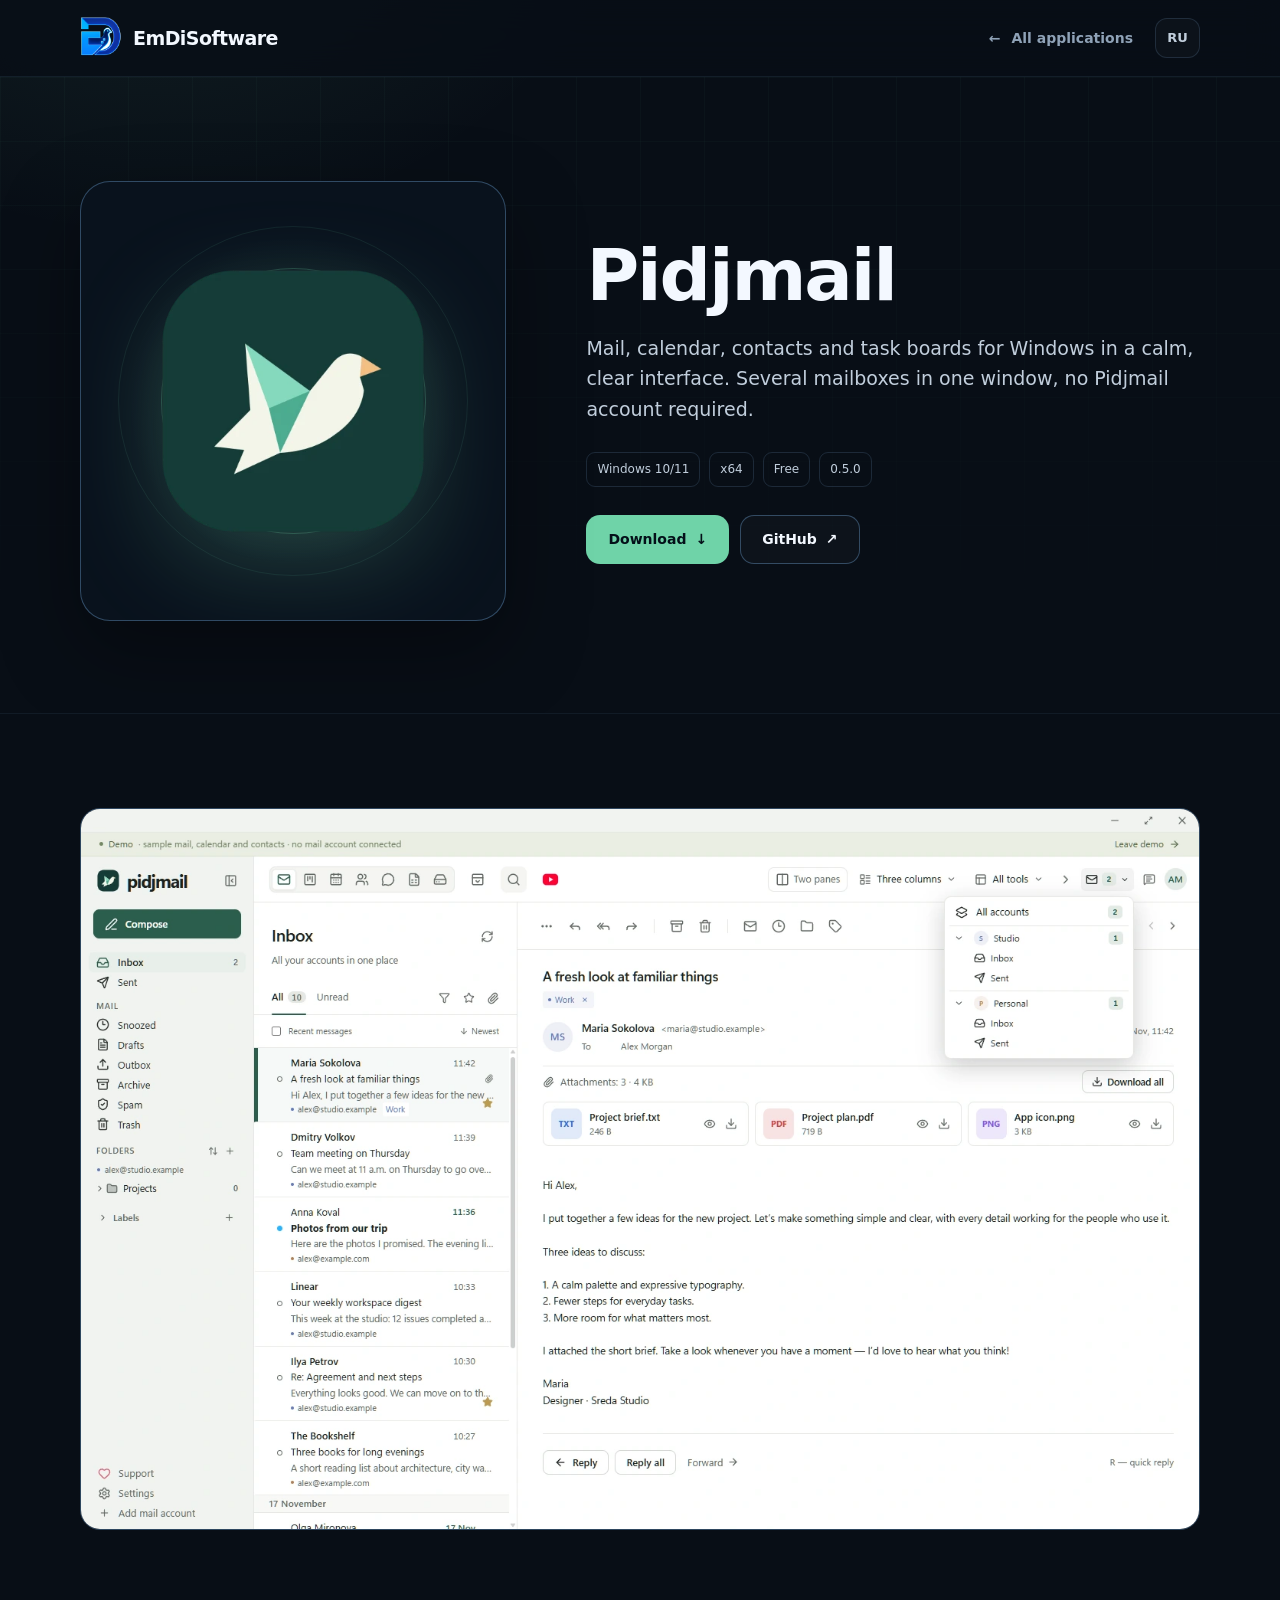
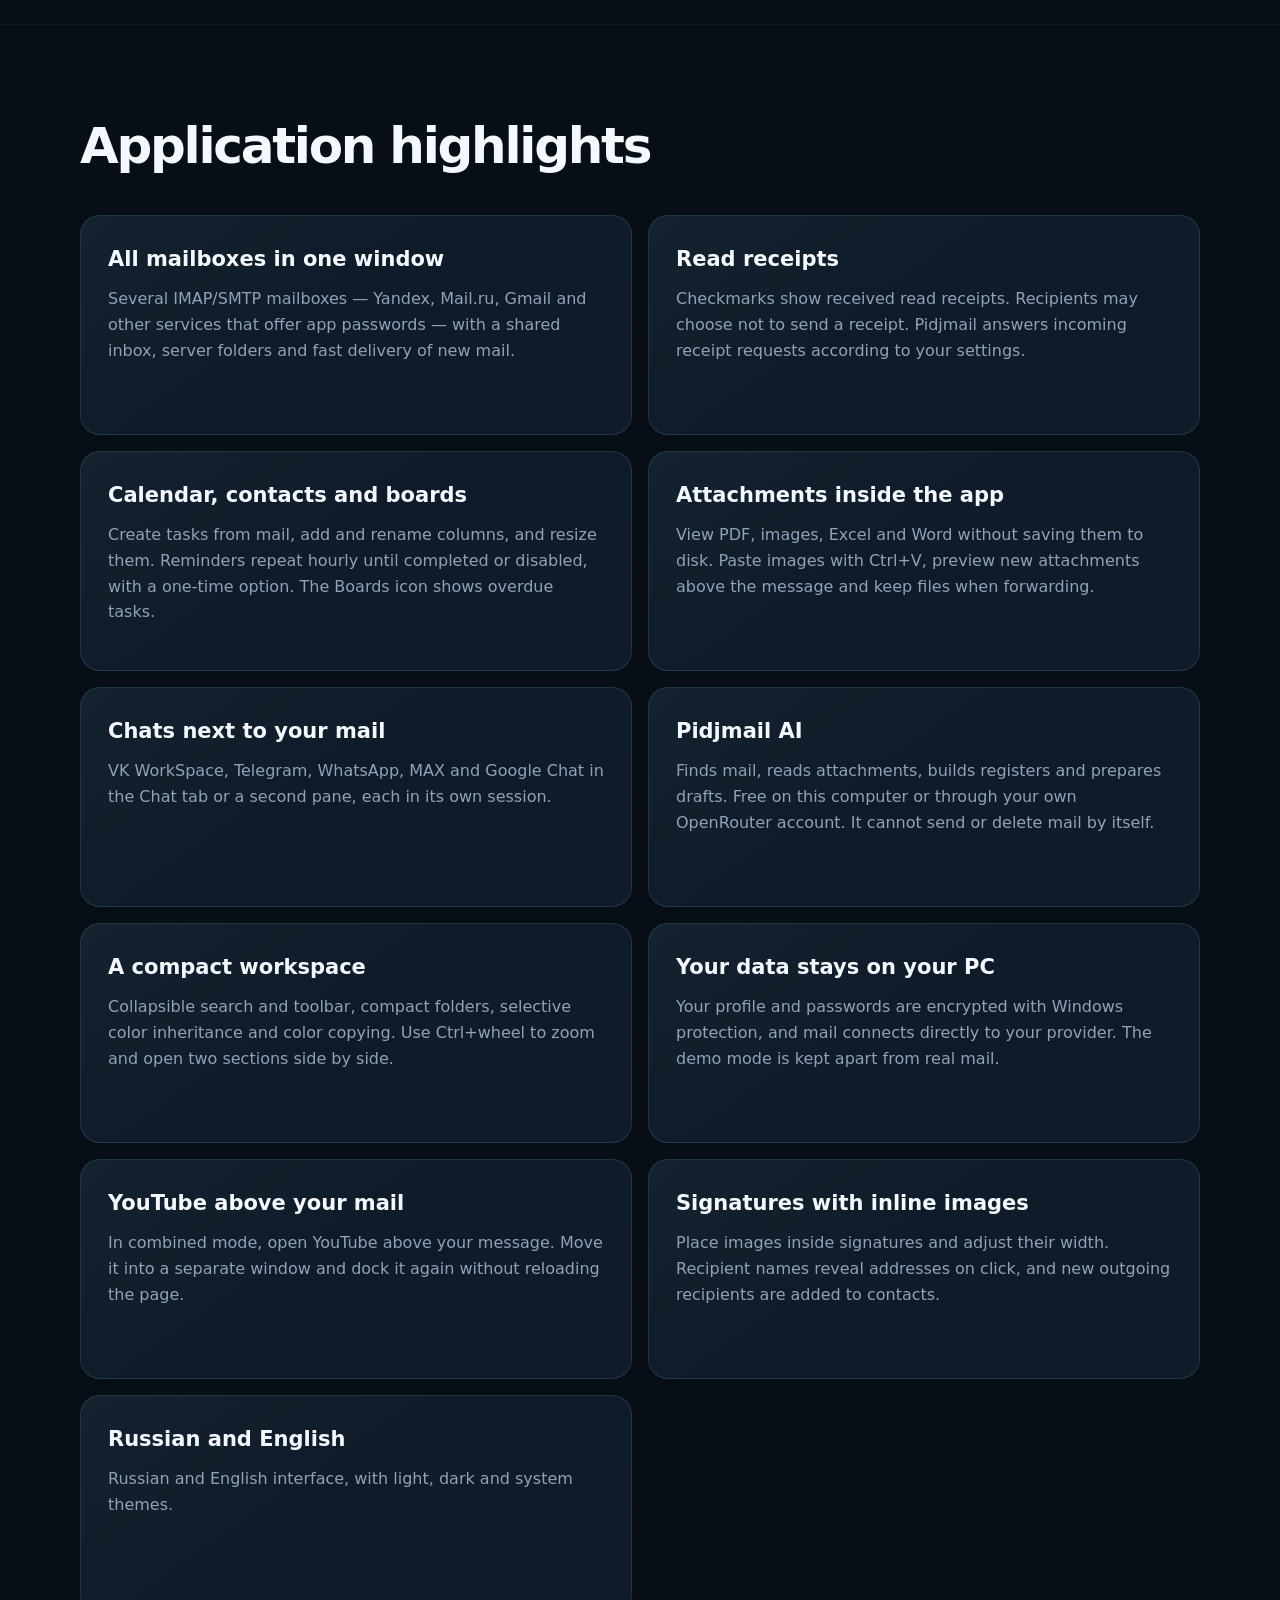
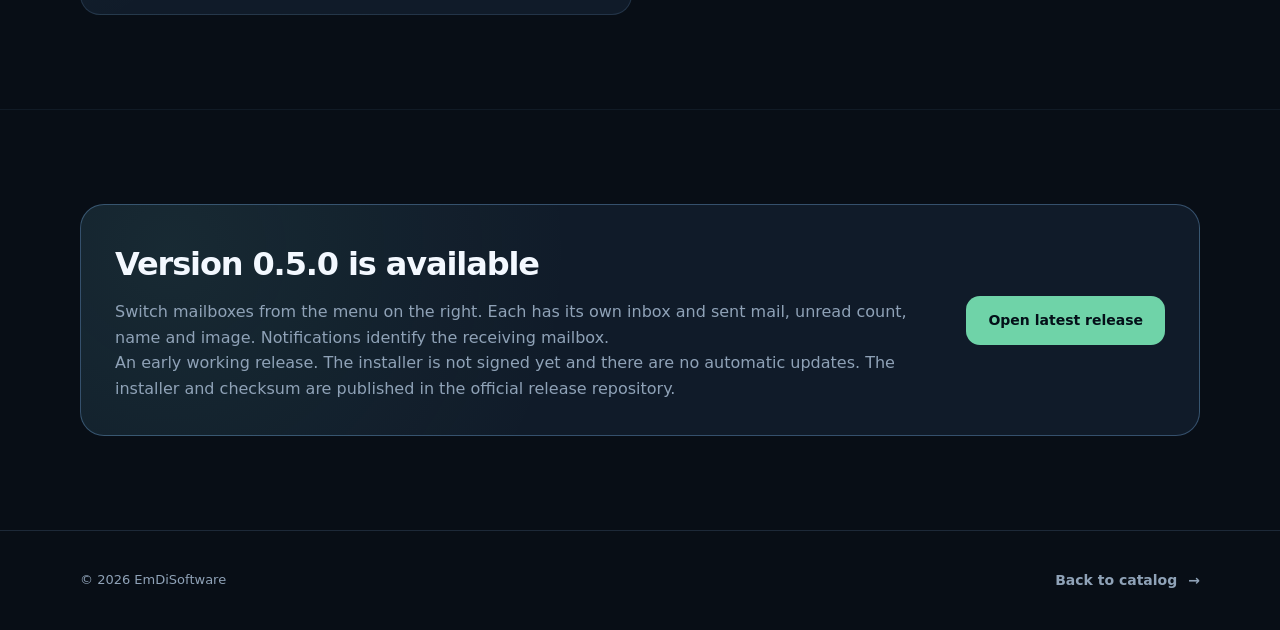
==== commit 9574042f: "Match Pidjmail screenshots to the website language" ====
--- a/pidjmail/index.html
+++ b/pidjmail/index.html
@@ -18,7 +18,7 @@
   <meta property="og:title" content="Pidjmail — почта, календарь и контакты для Windows">
   <meta property="og:description" content="Бесплатный почтовый клиент для Windows с календарём, контактами и досками задач.">
   <meta property="og:url" content="https://adamanomatik.github.io/pidjmail/">
-  <meta property="og:image" content="https://adamanomatik.github.io/assets/pidjmail-preview.webp?v=040">
+  <meta property="og:image" content="https://adamanomatik.github.io/assets/pidjmail-preview.webp?v=050">
 </head>
 <body>
   <header class="site-header">
@@ -73,8 +73,11 @@
     </section>
     <section class="content-section">
       <div class="shell">
-        <img src="../assets/pidjmail-preview.webp?v=040" width="1460" height="940" loading="lazy"
+        <img src="../assets/pidjmail-preview.webp?v=050" width="1460" height="940" loading="lazy" data-lang="ru"
              alt="Pidjmail с учебными письмами в демонстрационном режиме"
+             style="display:block;width:100%;height:auto;border:1px solid var(--line-strong);border-radius:20px;">
+        <img src="../assets/pidjmail-preview-en.webp?v=050" width="1460" height="940" loading="lazy" data-lang="en" hidden
+             alt="Pidjmail in English with sample mail in demo mode"
              style="display:block;width:100%;height:auto;border:1px solid var(--line-strong);border-radius:20px;">
       </div>
     </section>
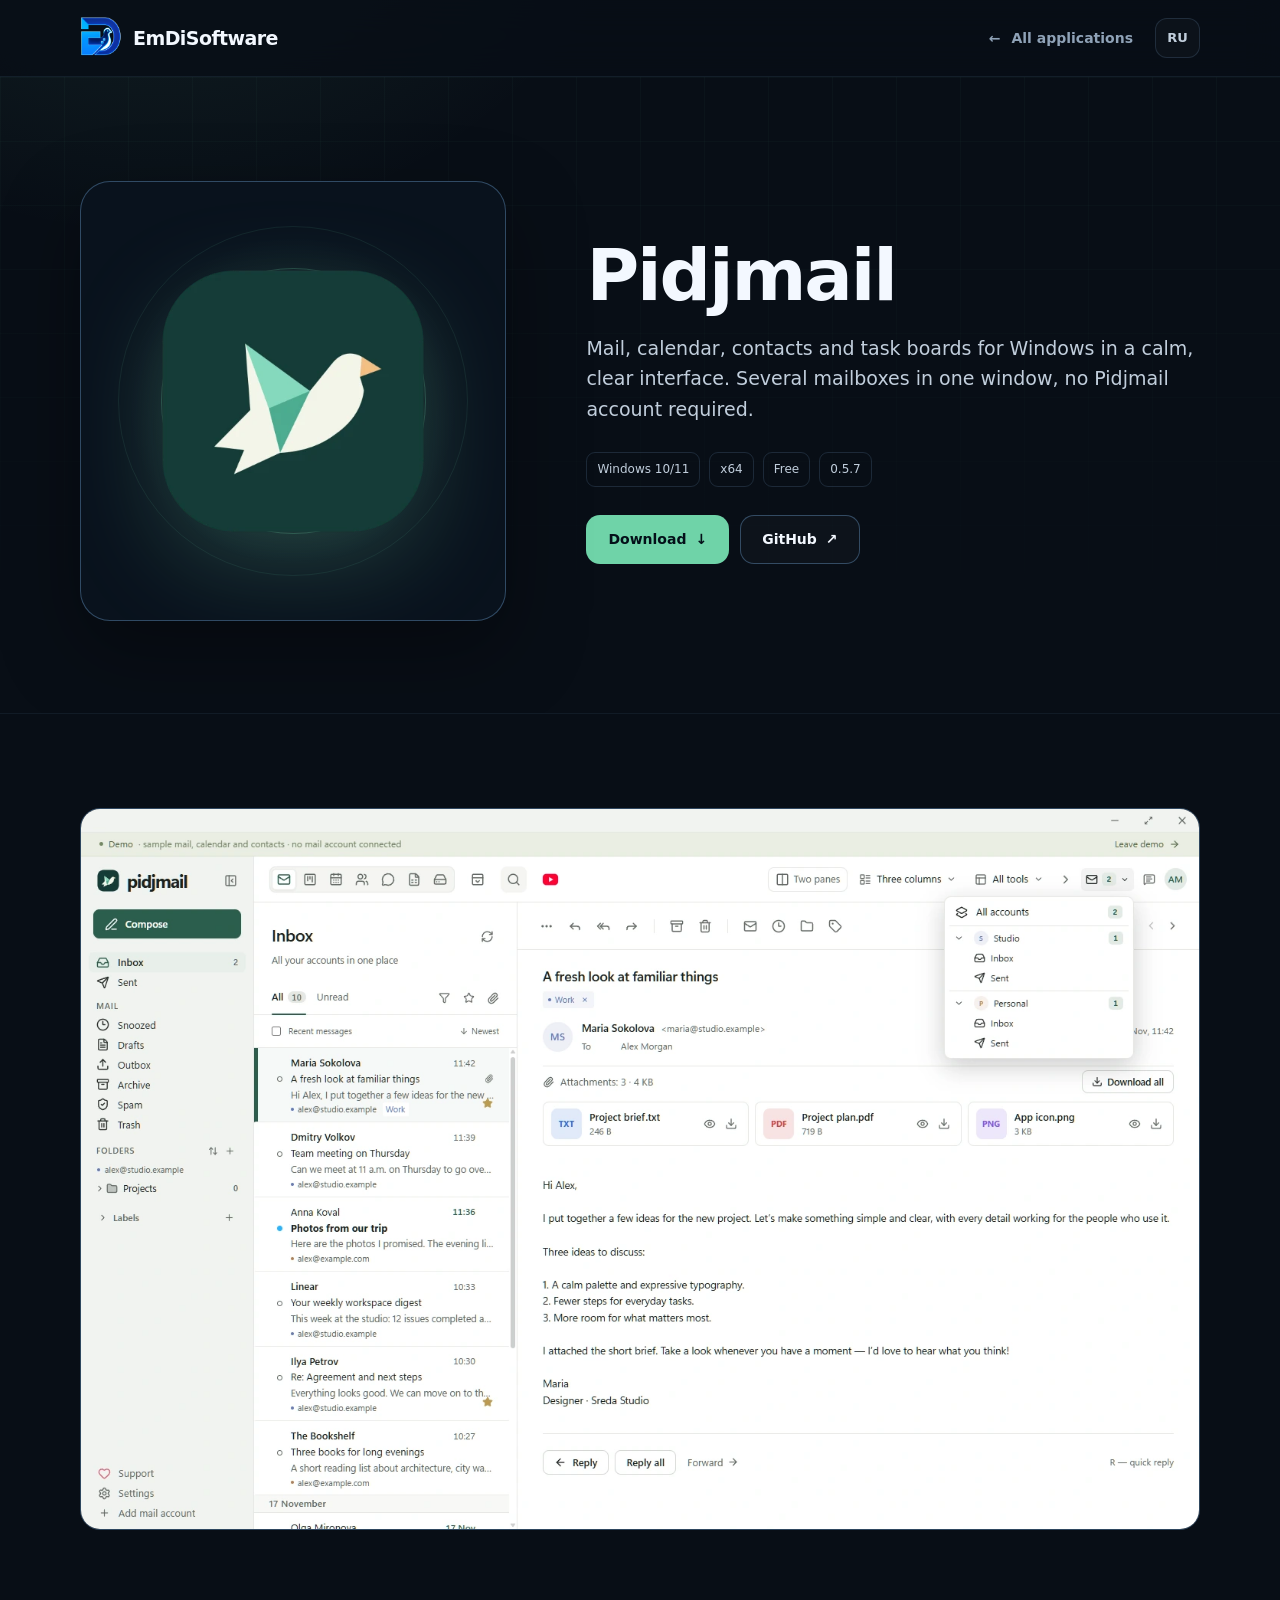
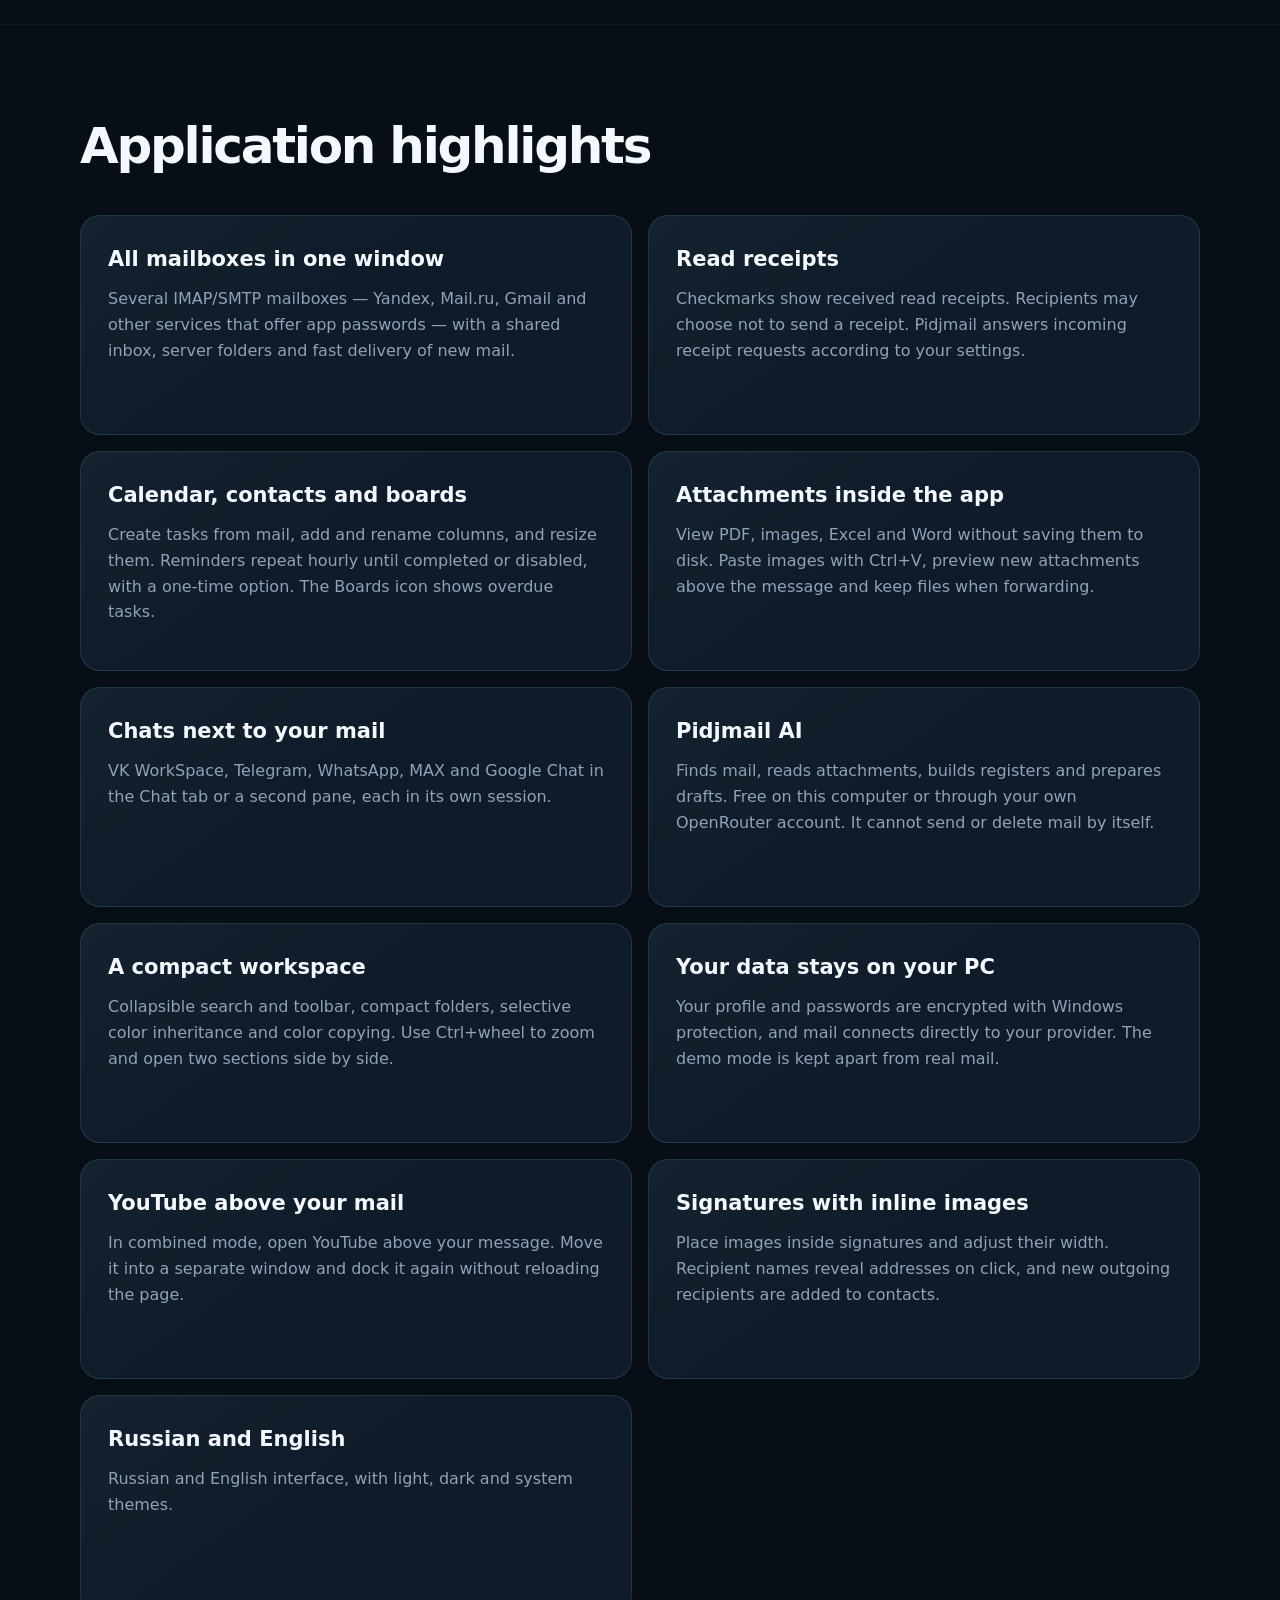
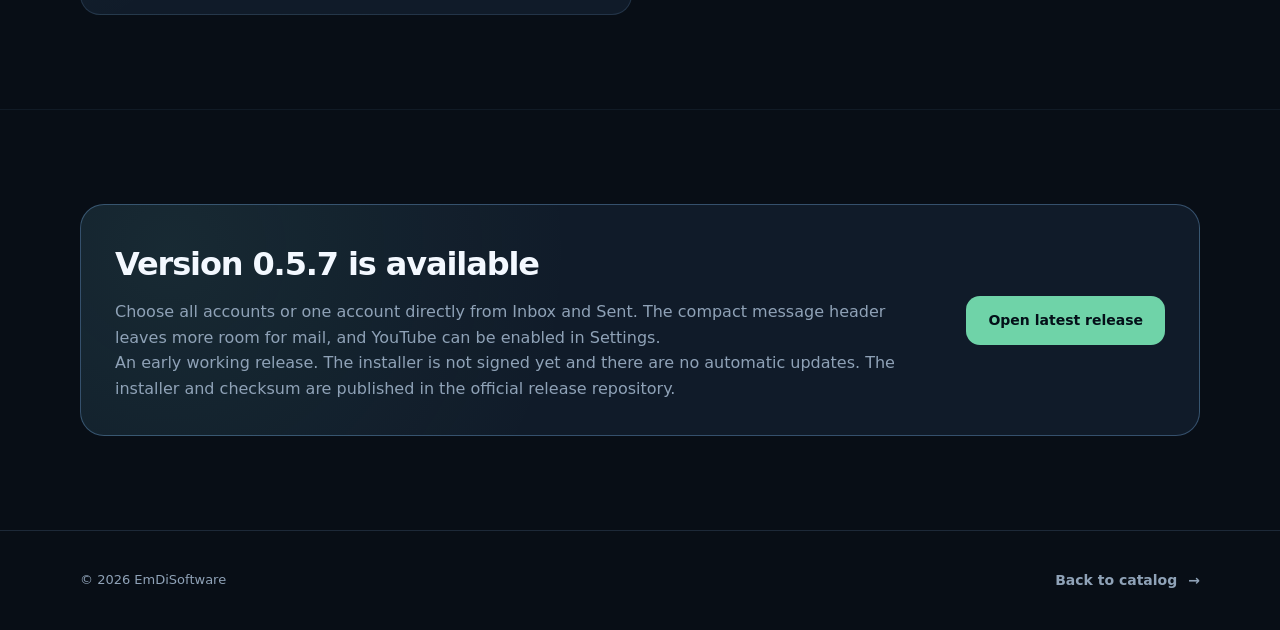
==== commit 1e4e8958: "Release Pidjmail 0.5.7 on EmDiSoftware" ====
--- a/pidjmail/index.html
+++ b/pidjmail/index.html
@@ -55,11 +55,11 @@
             <span>Windows 10/11</span>
             <span>x64</span>
             <span>Free</span>
-            <span>0.5.0</span>
+            <span>0.5.7</span>
           </div>
 
           <div class="button-row">
-            <a class="button button-primary" href="https://github.com/AdamAnomatik/Pidjmail-Releases/releases/download/v0.5.0/Pidjmail-Setup-0.5.0-x64.exe">
+            <a class="button button-primary" href="https://github.com/AdamAnomatik/Pidjmail-Releases/releases/download/v0.5.7/Pidjmail-Setup-0.5.7-x64.exe">
               <span data-lang="ru">Скачать</span>
               <span data-lang="en" hidden>Download</span>
               <span aria-hidden="true">↓</span>
@@ -161,15 +161,15 @@
       <div class="shell">
         <div class="status-panel">
           <div>
-            <h2 data-lang="ru">Версия 0.5.0 доступна</h2>
-            <h2 data-lang="en" hidden>Version 0.5.0 is available</h2>
-            <p data-lang="ru">Ящики переключаются из меню справа: у каждого свои входящие и отправленные, счётчик, название и картинка. Уведомление показывает, в какой ящик пришло письмо.</p>
-            <p data-lang="en" hidden>Switch mailboxes from the menu on the right. Each has its own inbox and sent mail, unread count, name and image. Notifications identify the receiving mailbox.</p>
+            <h2 data-lang="ru">Версия 0.5.7 доступна</h2>
+            <h2 data-lang="en" hidden>Version 0.5.7 is available</h2>
+            <p data-lang="ru">Выбирайте все ящики или один прямо во «Входящих» и «Отправленных». В шапке письма стало больше места для текста, а кнопка YouTube включается в настройках.</p>
+            <p data-lang="en" hidden>Choose all accounts or one account directly from Inbox and Sent. The compact message header leaves more room for mail, and YouTube can be enabled in Settings.</p>
             <p data-lang="ru">Ранняя рабочая версия. Установщик пока не подписан, автообновления нет. Установщик и контрольная сумма опубликованы в официальном release-репозитории.</p>
             <p data-lang="en" hidden>An early working release. The installer is not signed yet and there are no automatic updates. The installer and checksum are published in the official release repository.</p>
           </div>
 
-          <a class="button button-primary" href="https://github.com/AdamAnomatik/Pidjmail-Releases/releases/tag/v0.5.0">
+          <a class="button button-primary" href="https://github.com/AdamAnomatik/Pidjmail-Releases/releases/tag/v0.5.7">
             <span data-lang="ru">Открыть последний релиз</span>
             <span data-lang="en" hidden>Open latest release</span>
           </a>
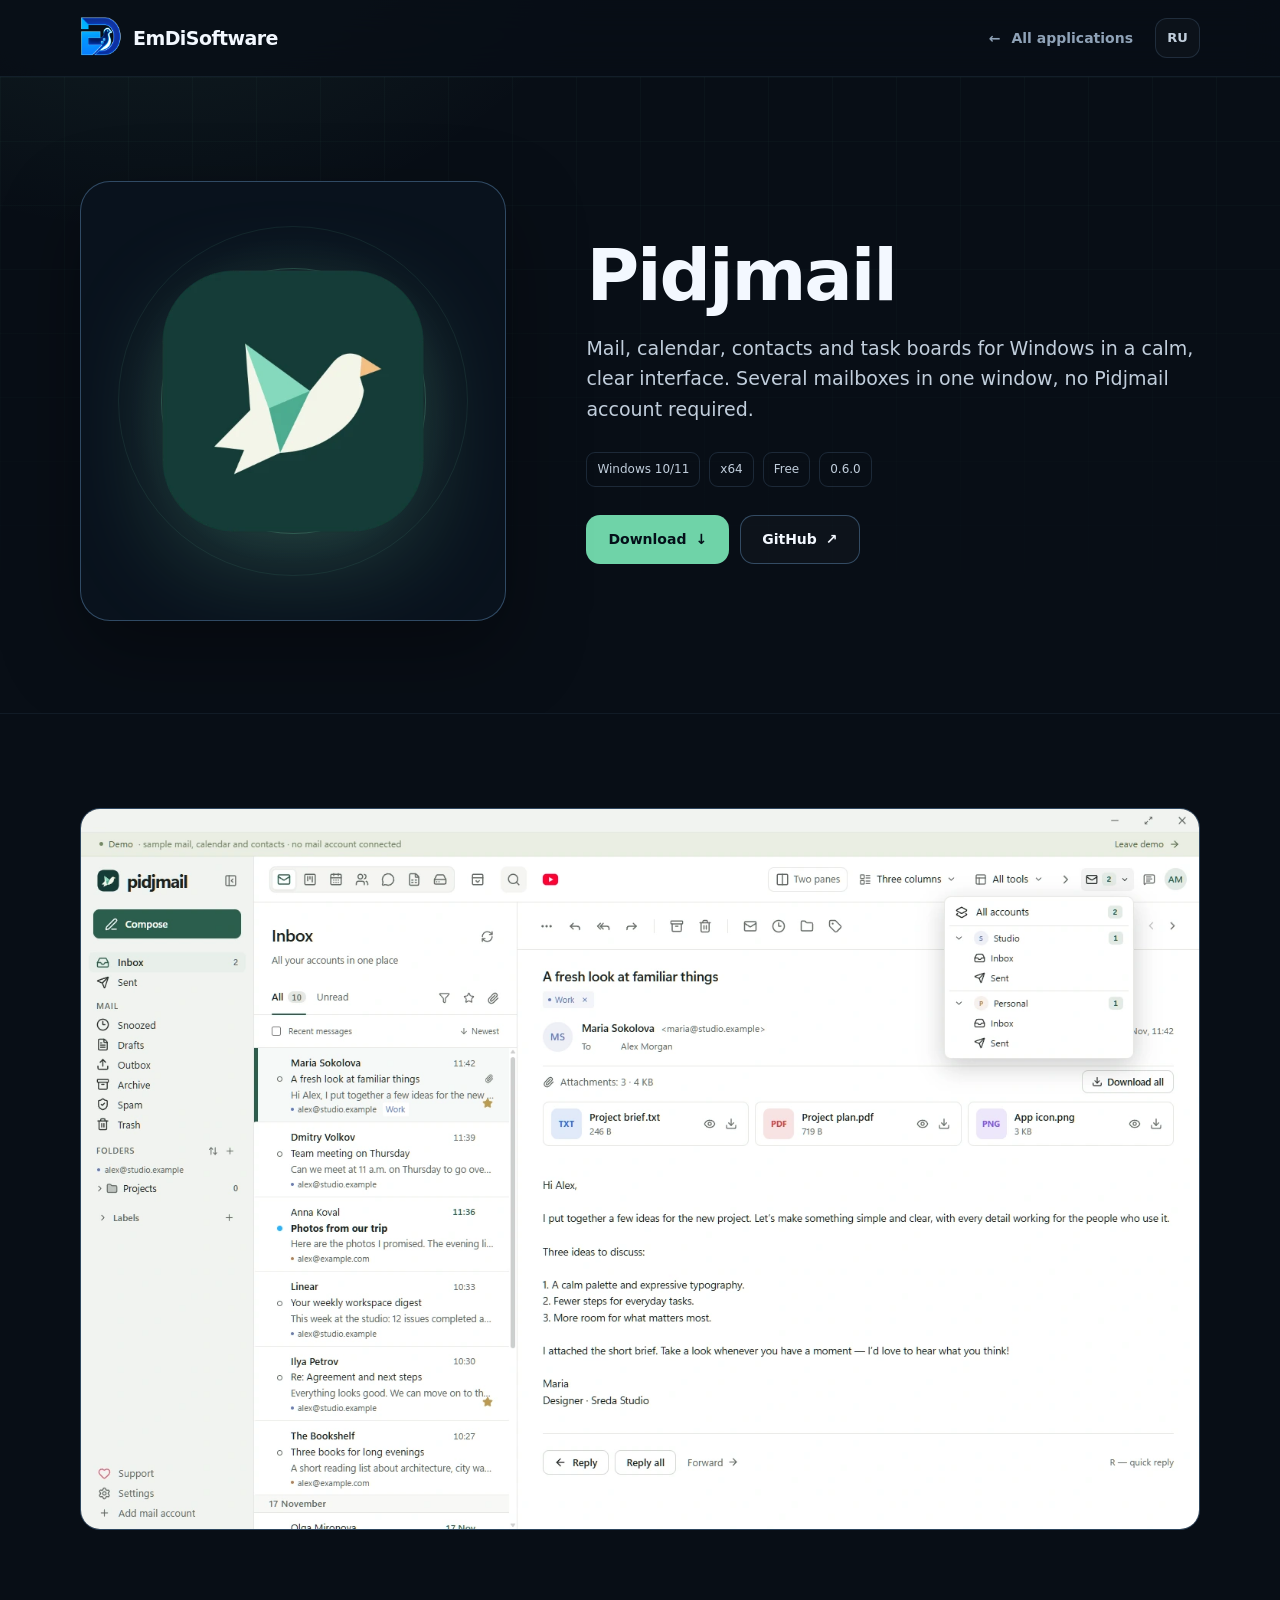
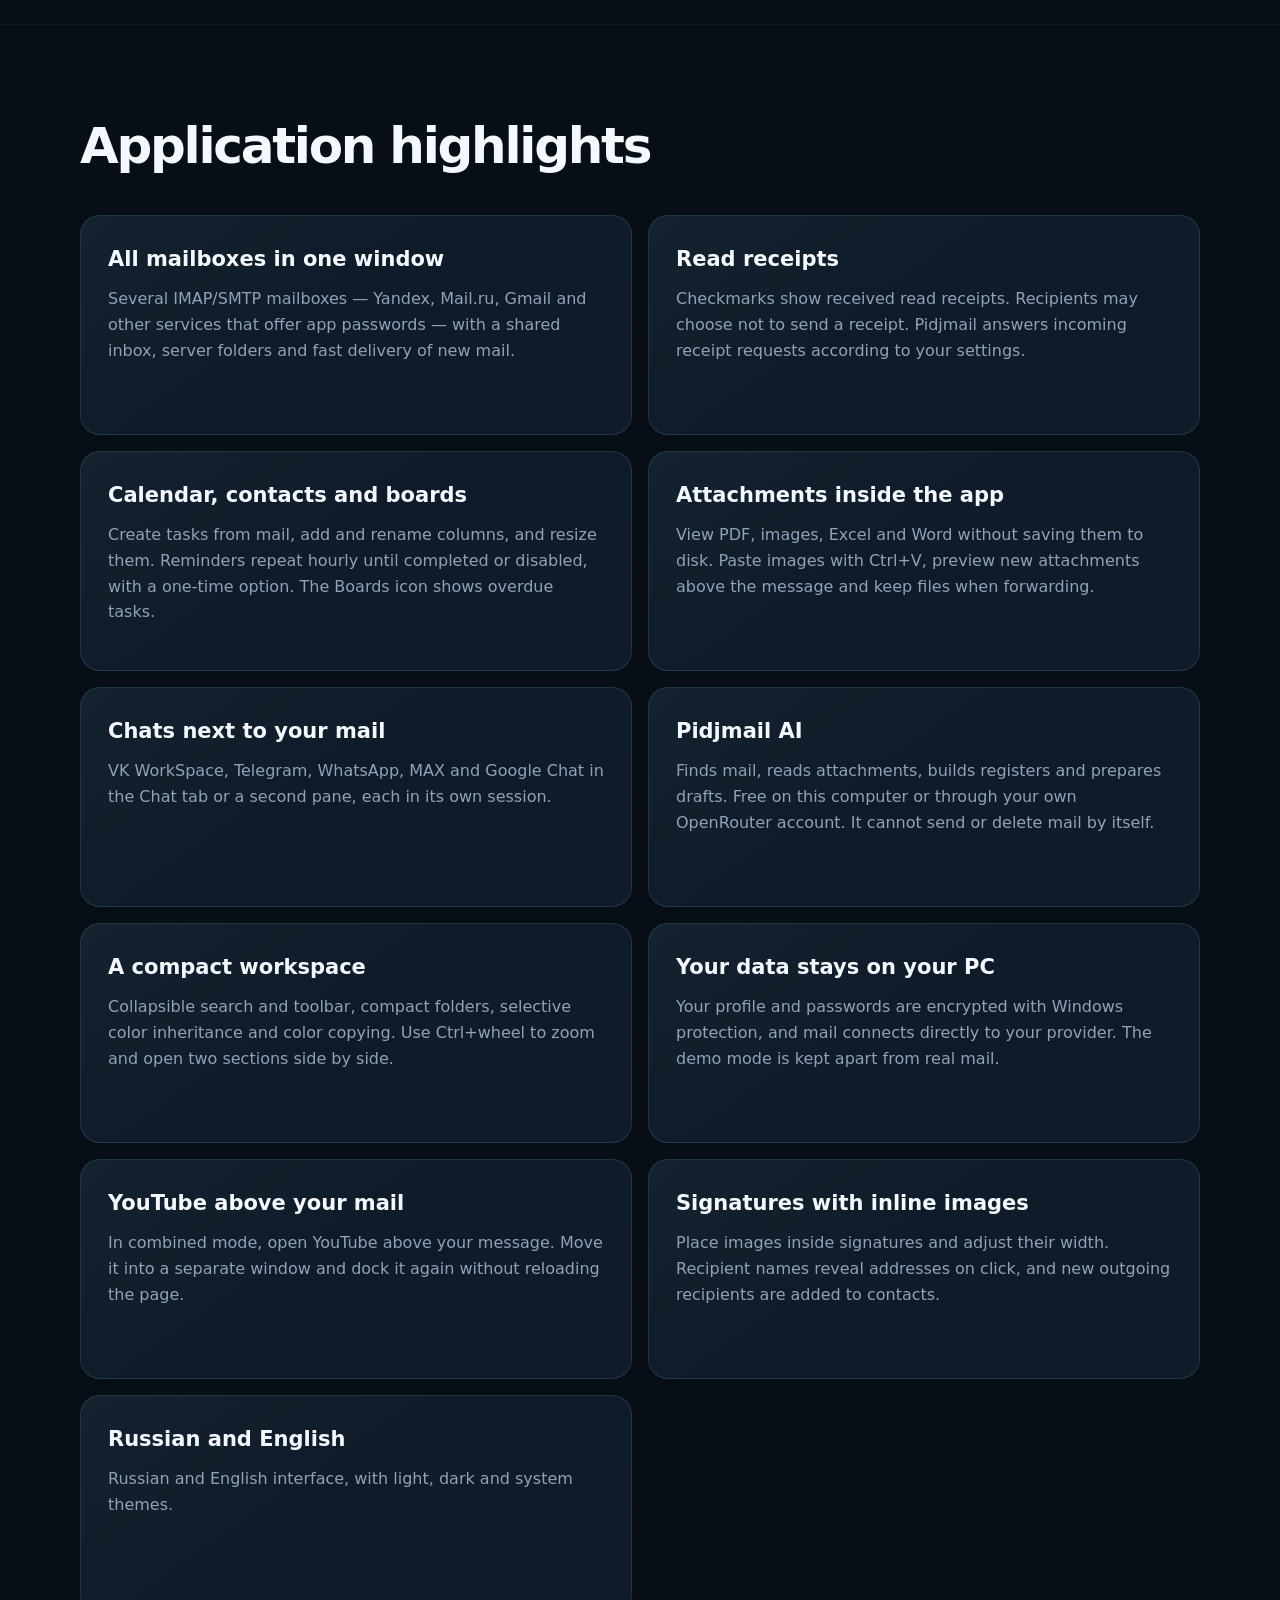
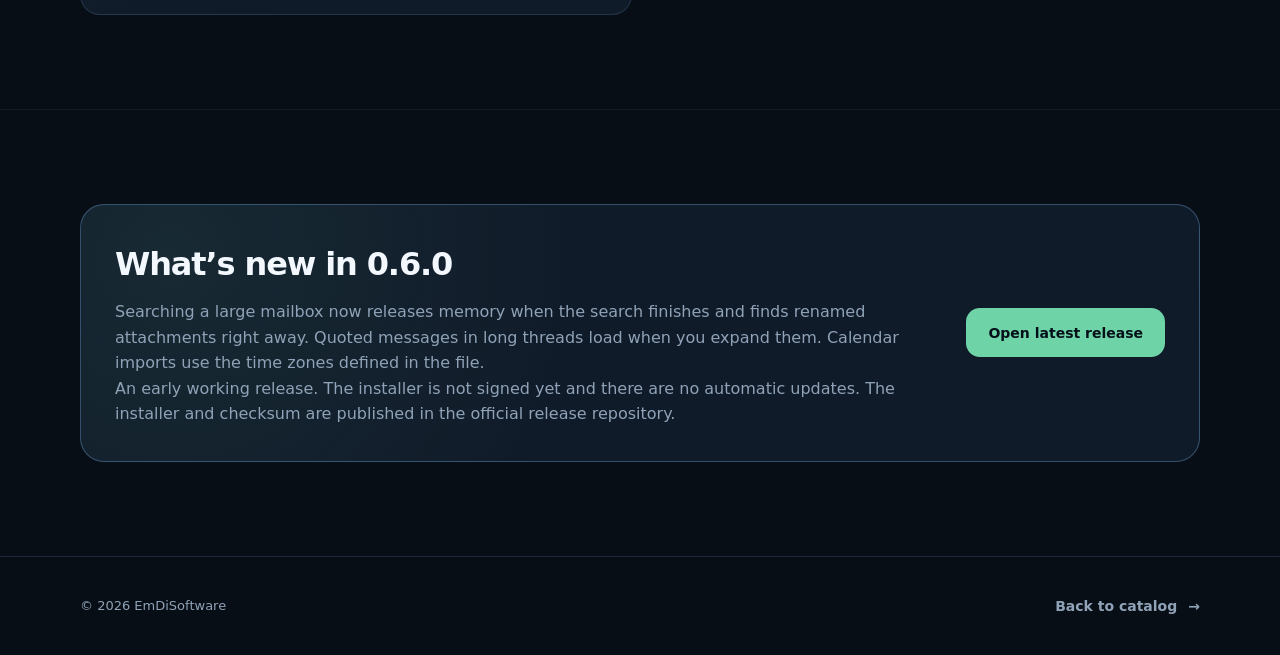
==== commit 6678166d: "Update Pidjmail product page and installer link for 0.6.0" ====
--- a/pidjmail/index.html
+++ b/pidjmail/index.html
@@ -55,11 +55,11 @@
             <span>Windows 10/11</span>
             <span>x64</span>
             <span>Free</span>
-            <span>0.5.7</span>
+            <span>0.6.0</span>
           </div>
 
           <div class="button-row">
-            <a class="button button-primary" href="https://github.com/AdamAnomatik/Pidjmail-Releases/releases/download/v0.5.7/Pidjmail-Setup-0.5.7-x64.exe">
+            <a class="button button-primary" href="https://github.com/AdamAnomatik/Pidjmail-Releases/releases/download/v0.6.0/Pidjmail-Setup-0.6.0-x64.exe">
               <span data-lang="ru">Скачать</span>
               <span data-lang="en" hidden>Download</span>
               <span aria-hidden="true">↓</span>
@@ -161,15 +161,15 @@
       <div class="shell">
         <div class="status-panel">
           <div>
-            <h2 data-lang="ru">Версия 0.5.7 доступна</h2>
-            <h2 data-lang="en" hidden>Version 0.5.7 is available</h2>
-            <p data-lang="ru">Выбирайте все ящики или один прямо во «Входящих» и «Отправленных». В шапке письма стало больше места для текста, а кнопка YouTube включается в настройках.</p>
-            <p data-lang="en" hidden>Choose all accounts or one account directly from Inbox and Sent. The compact message header leaves more room for mail, and YouTube can be enabled in Settings.</p>
+            <h2 data-lang="ru">Что нового в 0.6.0</h2>
+            <h2 data-lang="en" hidden>What’s new in 0.6.0</h2>
+            <p data-lang="ru">Поиск по большому архиву освобождает память после запроса и сразу находит переименованные вложения. В длинных переписках цитаты загружаются при раскрытии. При импорте событий Pidjmail учитывает часовые пояса из файла календаря.</p>
+            <p data-lang="en" hidden>Searching a large mailbox now releases memory when the search finishes and finds renamed attachments right away. Quoted messages in long threads load when you expand them. Calendar imports use the time zones defined in the file.</p>
             <p data-lang="ru">Ранняя рабочая версия. Установщик пока не подписан, автообновления нет. Установщик и контрольная сумма опубликованы в официальном release-репозитории.</p>
             <p data-lang="en" hidden>An early working release. The installer is not signed yet and there are no automatic updates. The installer and checksum are published in the official release repository.</p>
           </div>
 
-          <a class="button button-primary" href="https://github.com/AdamAnomatik/Pidjmail-Releases/releases/tag/v0.5.7">
+          <a class="button button-primary" href="https://github.com/AdamAnomatik/Pidjmail-Releases/releases/tag/v0.6.0">
             <span data-lang="ru">Открыть последний релиз</span>
             <span data-lang="en" hidden>Open latest release</span>
           </a>
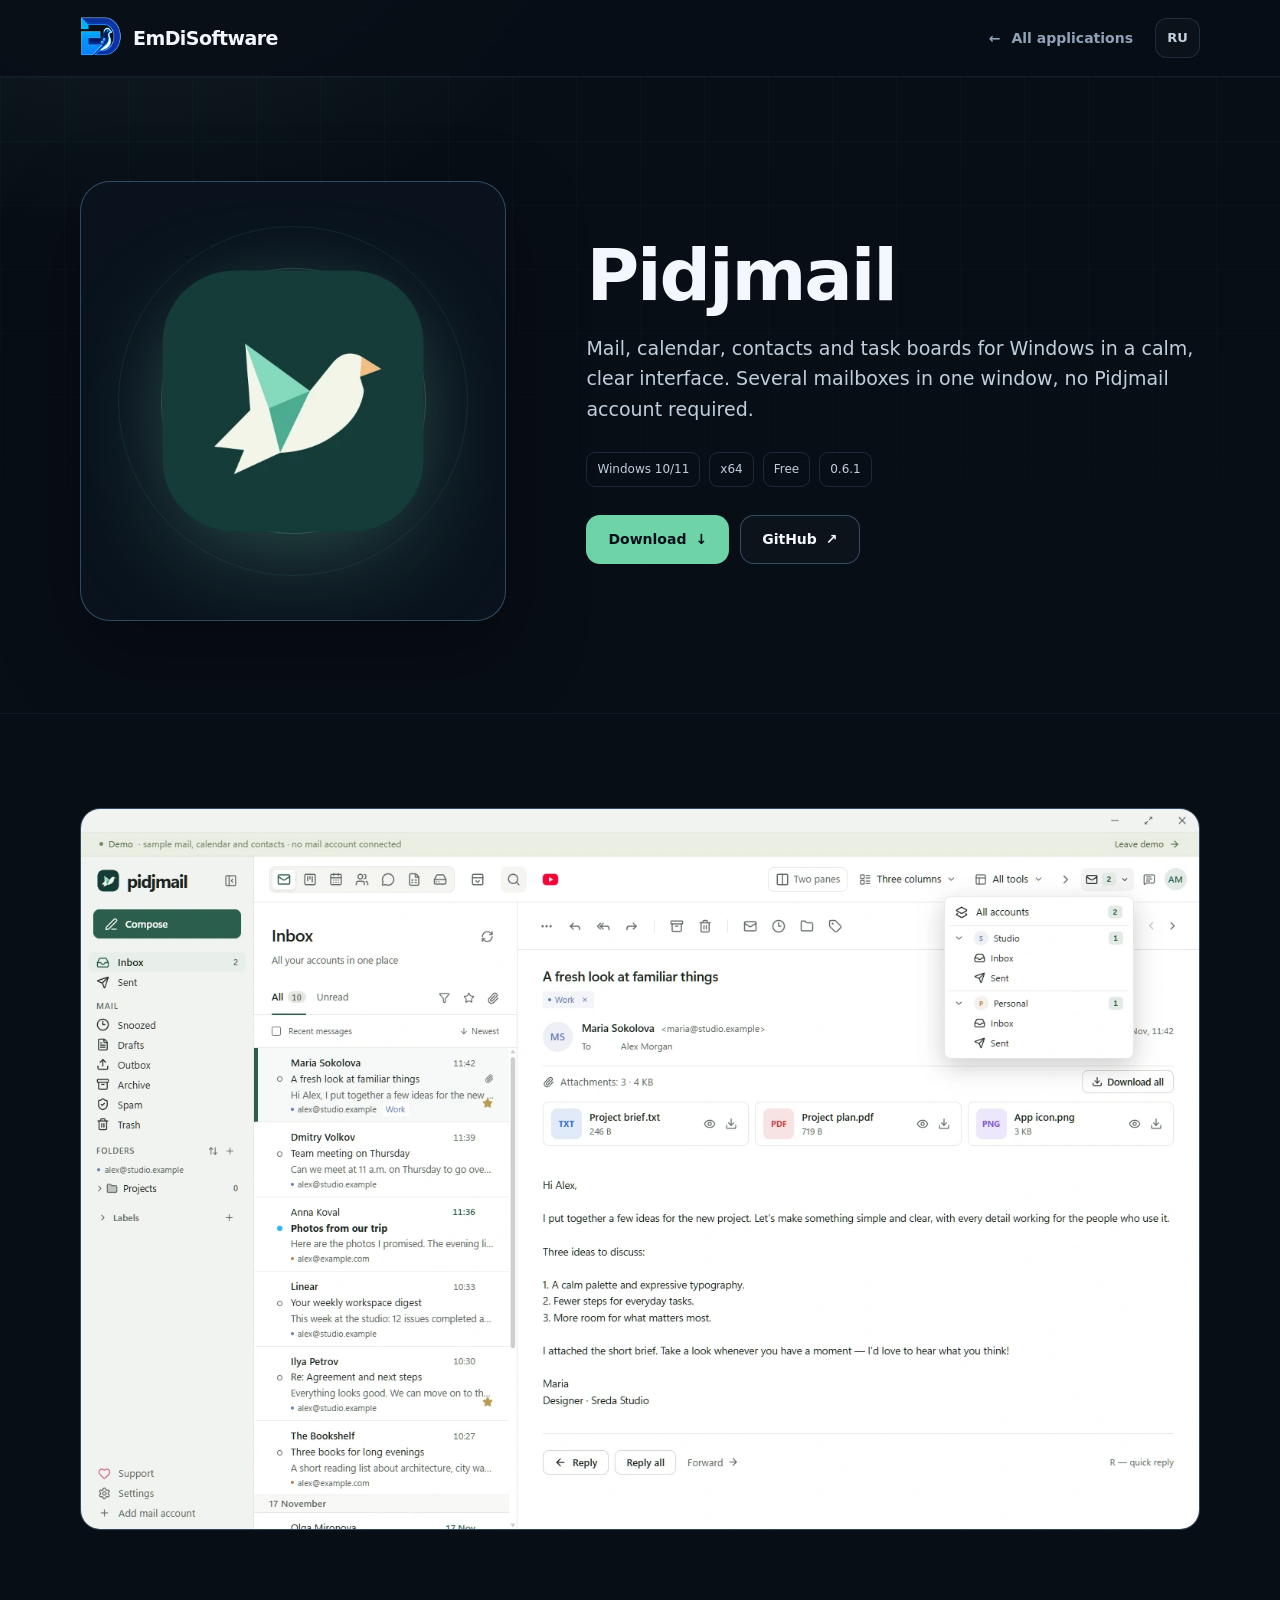
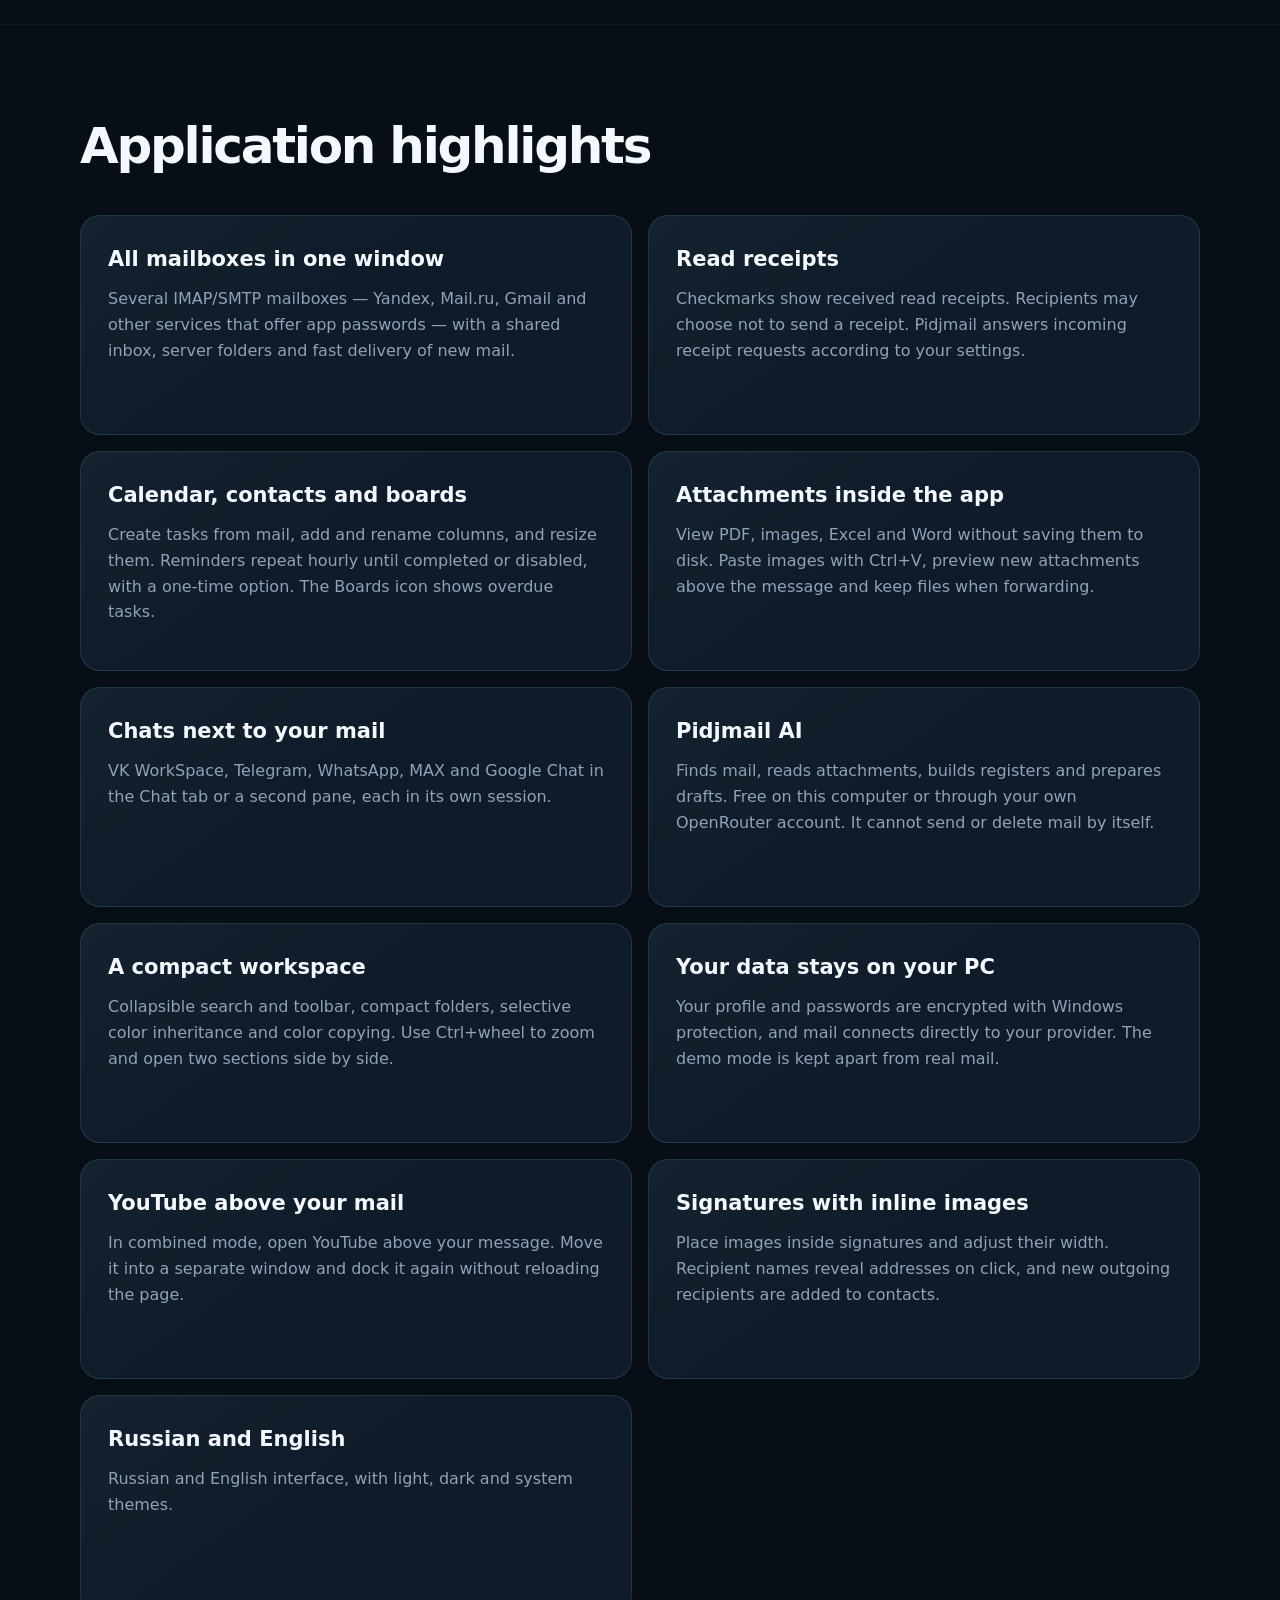
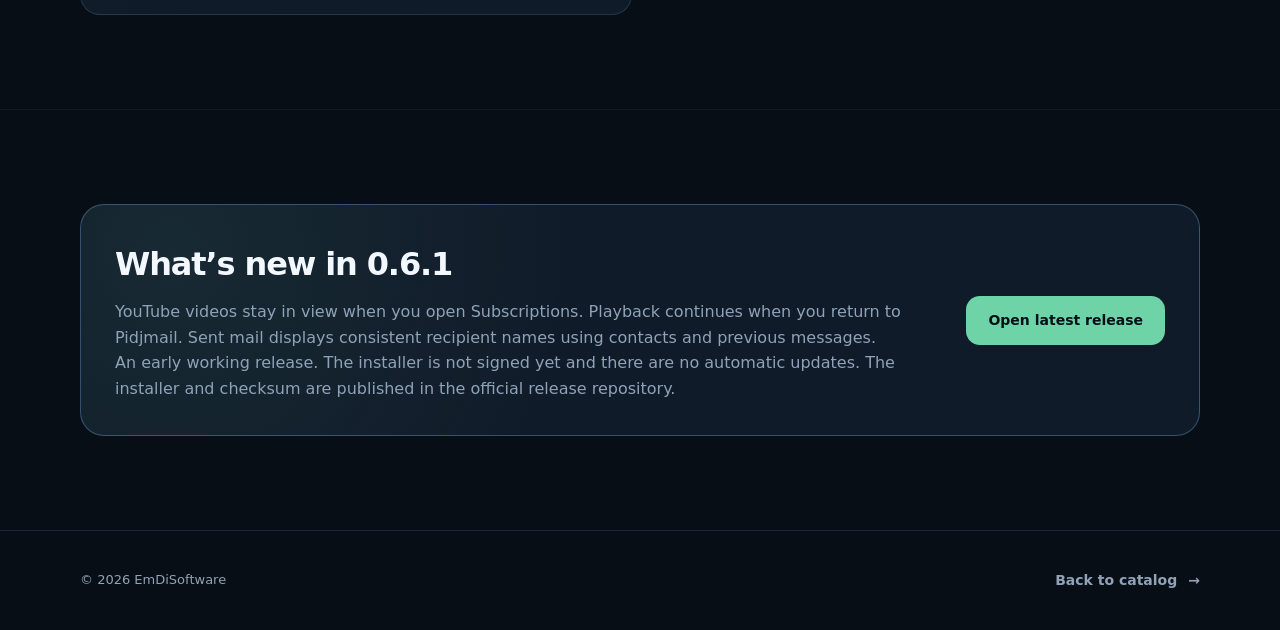
==== commit 5a6ea931: "Update EmDiSoftware site for Pidjmail 0.6.1" ====
--- a/pidjmail/index.html
+++ b/pidjmail/index.html
@@ -55,11 +55,11 @@
             <span>Windows 10/11</span>
             <span>x64</span>
             <span>Free</span>
-            <span>0.6.0</span>
+            <span>0.6.1</span>
           </div>
 
           <div class="button-row">
-            <a class="button button-primary" href="https://github.com/AdamAnomatik/Pidjmail-Releases/releases/download/v0.6.0/Pidjmail-Setup-0.6.0-x64.exe">
+            <a class="button button-primary" href="https://github.com/AdamAnomatik/Pidjmail-Releases/releases/download/v0.6.1/Pidjmail-Setup-0.6.1-x64.exe">
               <span data-lang="ru">Скачать</span>
               <span data-lang="en" hidden>Download</span>
               <span aria-hidden="true">↓</span>
@@ -161,15 +161,15 @@
       <div class="shell">
         <div class="status-panel">
           <div>
-            <h2 data-lang="ru">Что нового в 0.6.0</h2>
-            <h2 data-lang="en" hidden>What’s new in 0.6.0</h2>
-            <p data-lang="ru">Поиск по большому архиву освобождает память после запроса и сразу находит переименованные вложения. В длинных переписках цитаты загружаются при раскрытии. При импорте событий Pidjmail учитывает часовые пояса из файла календаря.</p>
-            <p data-lang="en" hidden>Searching a large mailbox now releases memory when the search finishes and finds renamed attachments right away. Quoted messages in long threads load when you expand them. Calendar imports use the time zones defined in the file.</p>
+            <h2 data-lang="ru">Что нового в 0.6.1</h2>
+            <h2 data-lang="en" hidden>What’s new in 0.6.1</h2>
+            <p data-lang="ru">Ролик YouTube остаётся в поле зрения при переходе в «Подписки». После возврата в окно Pidjmail воспроизведение продолжается. В «Отправленных» имена получателей согласованы с именами в контактах и предыдущих письмах.</p>
+            <p data-lang="en" hidden>YouTube videos stay in view when you open Subscriptions. Playback continues when you return to Pidjmail. Sent mail displays consistent recipient names using contacts and previous messages.</p>
             <p data-lang="ru">Ранняя рабочая версия. Установщик пока не подписан, автообновления нет. Установщик и контрольная сумма опубликованы в официальном release-репозитории.</p>
             <p data-lang="en" hidden>An early working release. The installer is not signed yet and there are no automatic updates. The installer and checksum are published in the official release repository.</p>
           </div>
 
-          <a class="button button-primary" href="https://github.com/AdamAnomatik/Pidjmail-Releases/releases/tag/v0.6.0">
+          <a class="button button-primary" href="https://github.com/AdamAnomatik/Pidjmail-Releases/releases/tag/v0.6.1">
             <span data-lang="ru">Открыть последний релиз</span>
             <span data-lang="en" hidden>Open latest release</span>
           </a>
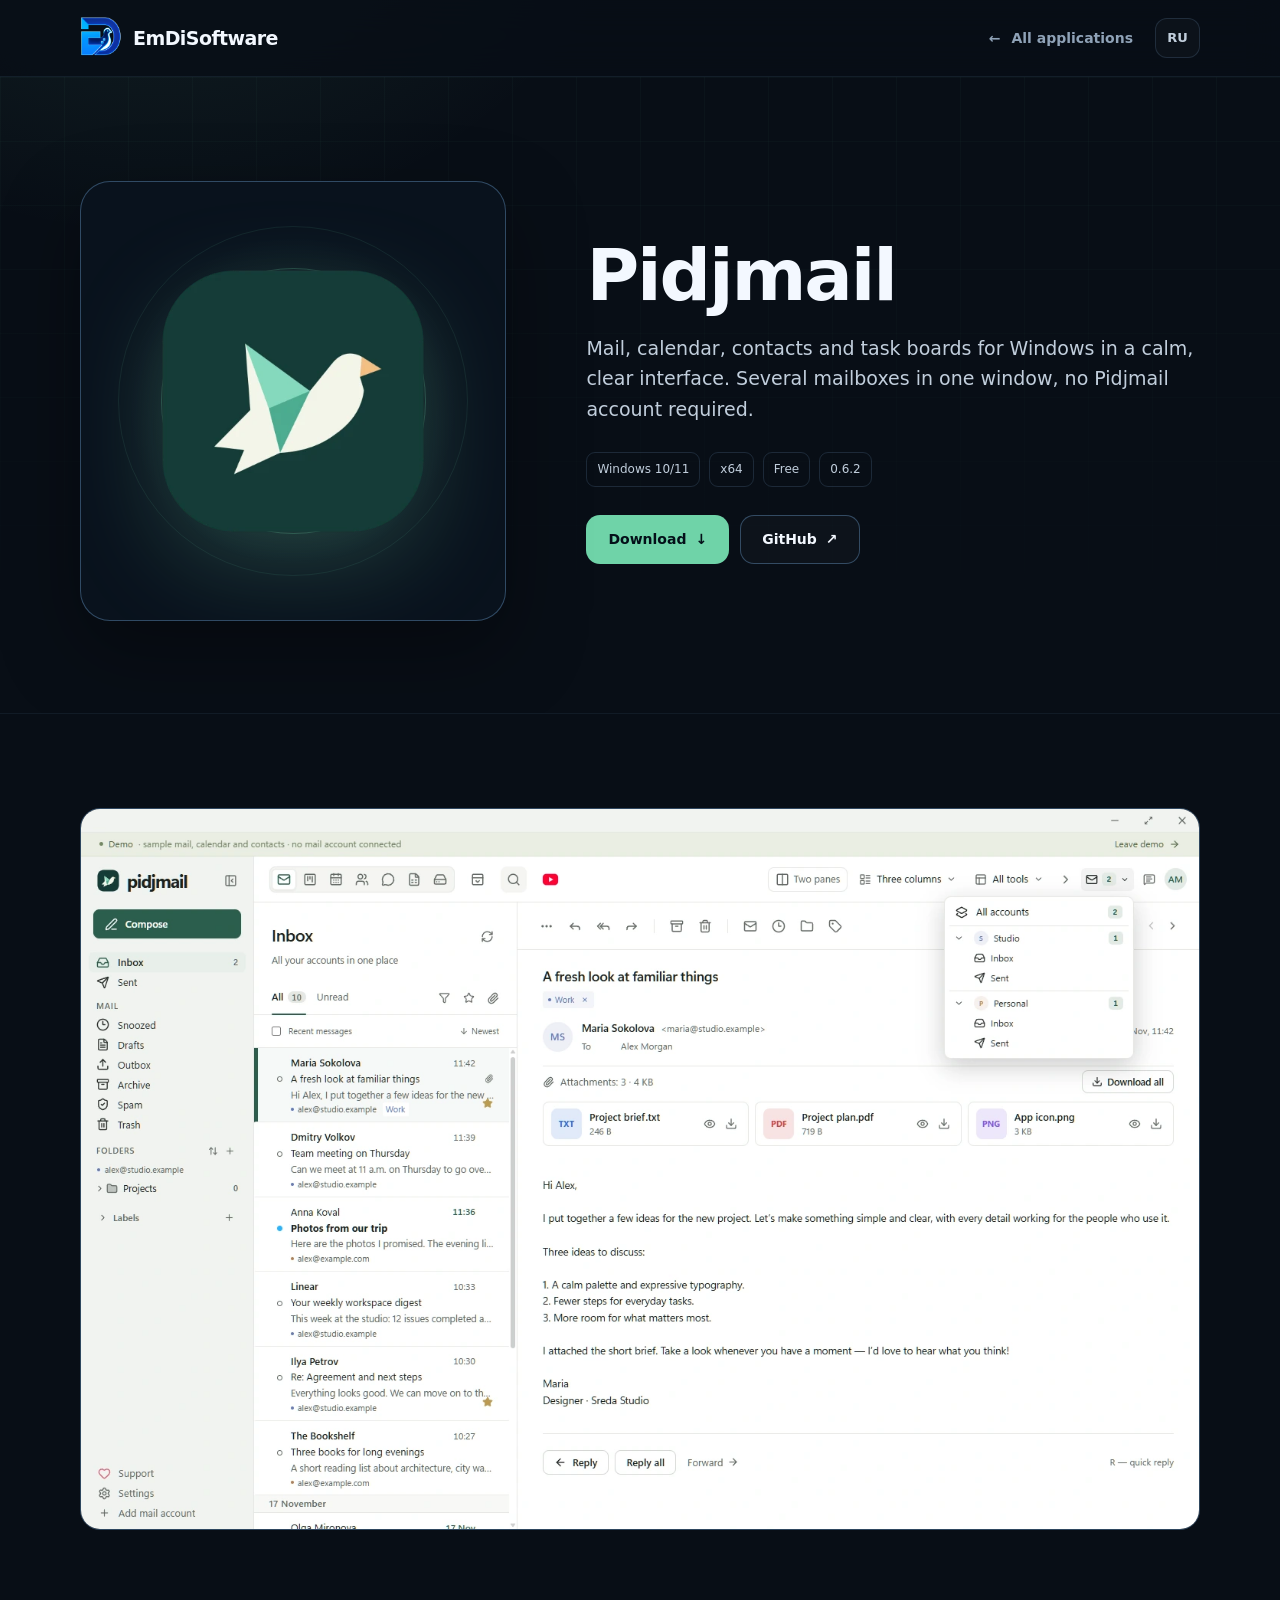
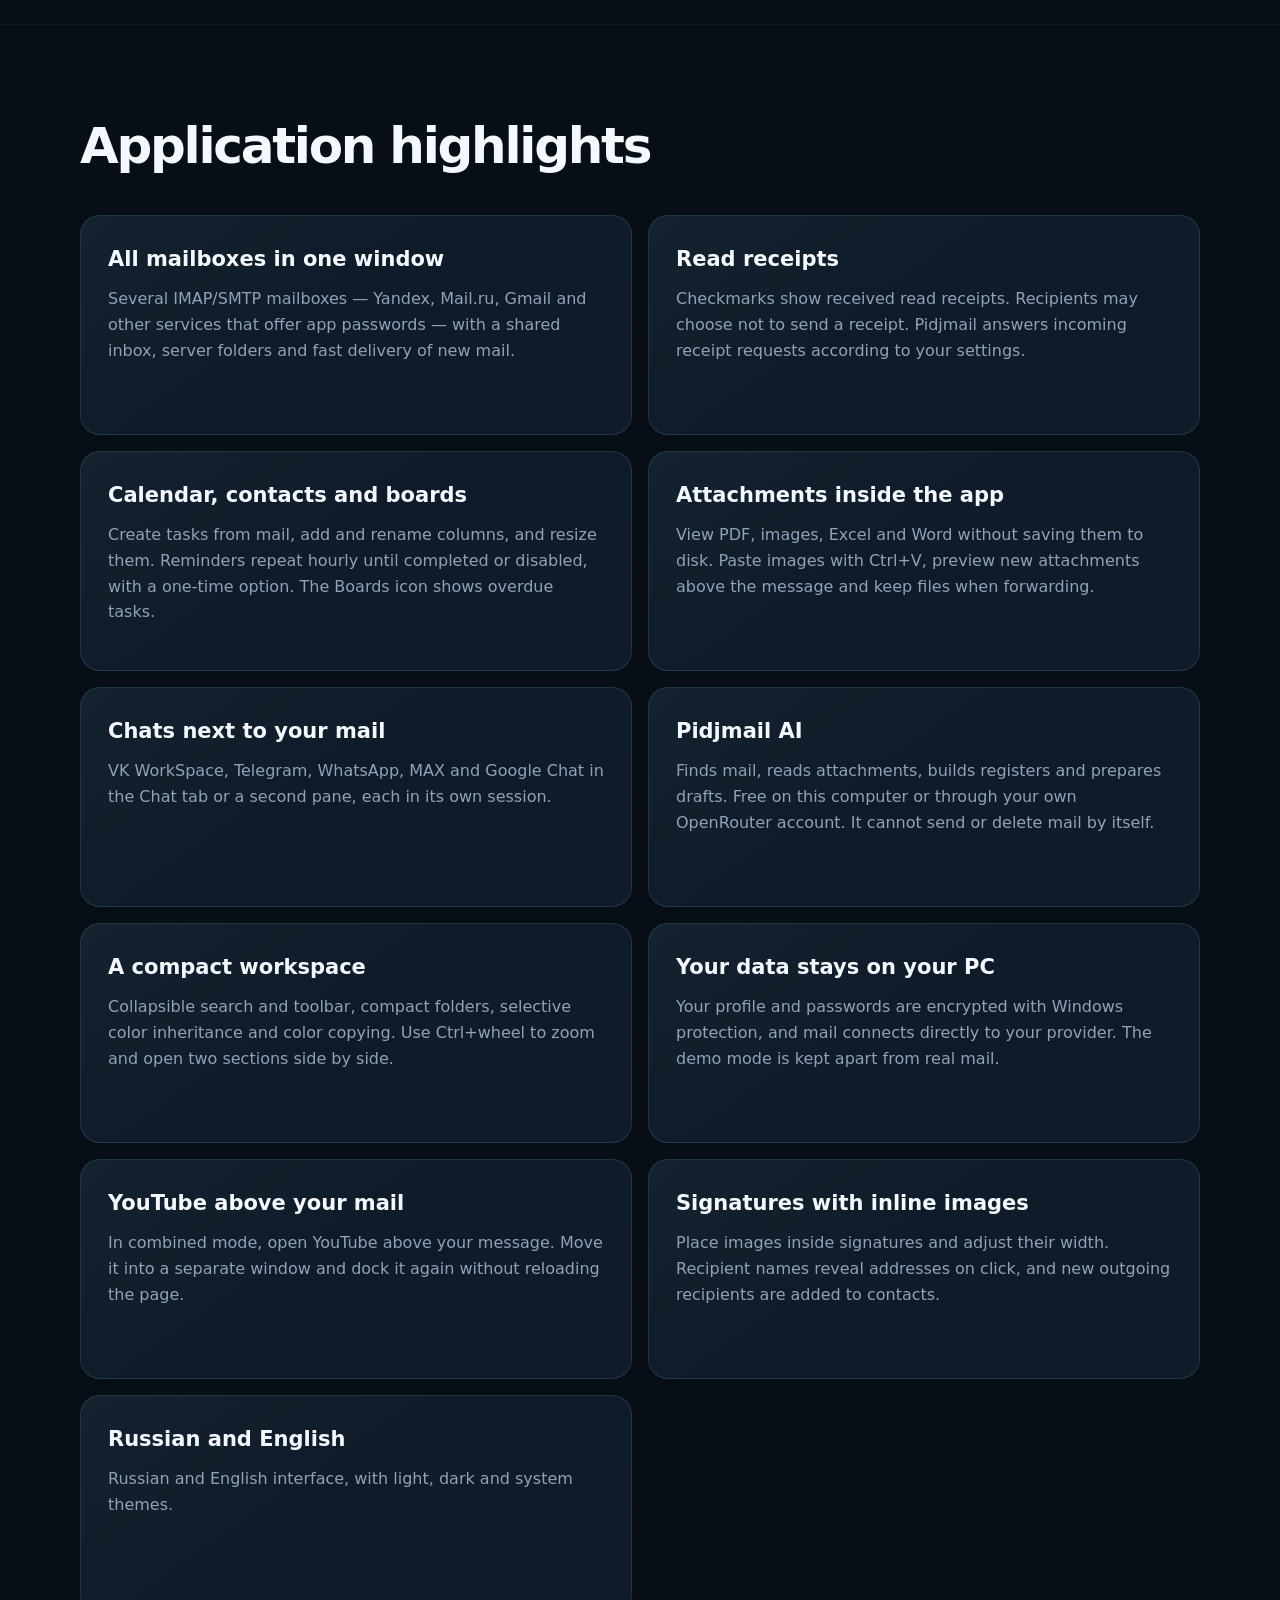
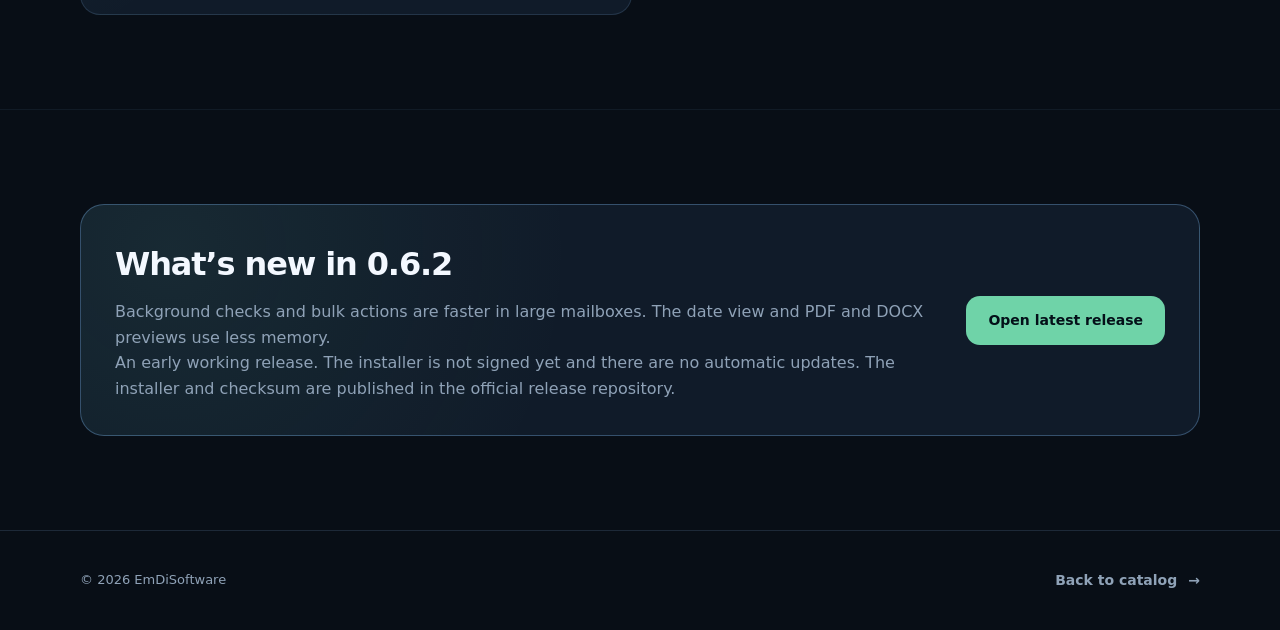
==== commit 2806978a: "Update EmDiSoftware for Pidjmail 0.6.2" ====
--- a/pidjmail/index.html
+++ b/pidjmail/index.html
@@ -55,11 +55,11 @@
             <span>Windows 10/11</span>
             <span>x64</span>
             <span>Free</span>
-            <span>0.6.1</span>
+            <span>0.6.2</span>
           </div>
 
           <div class="button-row">
-            <a class="button button-primary" href="https://github.com/AdamAnomatik/Pidjmail-Releases/releases/download/v0.6.1/Pidjmail-Setup-0.6.1-x64.exe">
+            <a class="button button-primary" href="https://github.com/AdamAnomatik/Pidjmail-Releases/releases/download/v0.6.2/Pidjmail-Setup-0.6.2-x64.exe">
               <span data-lang="ru">Скачать</span>
               <span data-lang="en" hidden>Download</span>
               <span aria-hidden="true">↓</span>
@@ -161,15 +161,15 @@
       <div class="shell">
         <div class="status-panel">
           <div>
-            <h2 data-lang="ru">Что нового в 0.6.1</h2>
-            <h2 data-lang="en" hidden>What’s new in 0.6.1</h2>
-            <p data-lang="ru">Ролик YouTube остаётся в поле зрения при переходе в «Подписки». После возврата в окно Pidjmail воспроизведение продолжается. В «Отправленных» имена получателей согласованы с именами в контактах и предыдущих письмах.</p>
-            <p data-lang="en" hidden>YouTube videos stay in view when you open Subscriptions. Playback continues when you return to Pidjmail. Sent mail displays consistent recipient names using contacts and previous messages.</p>
+            <h2 data-lang="ru">Что нового в 0.6.2</h2>
+            <h2 data-lang="en" hidden>What’s new in 0.6.2</h2>
+            <p data-lang="ru">Быстрее работают фоновые проверки больших ящиков и массовые действия с письмами. Список писем по датам и предпросмотр PDF и DOCX расходуют меньше памяти.</p>
+            <p data-lang="en" hidden>Background checks and bulk actions are faster in large mailboxes. The date view and PDF and DOCX previews use less memory.</p>
             <p data-lang="ru">Ранняя рабочая версия. Установщик пока не подписан, автообновления нет. Установщик и контрольная сумма опубликованы в официальном release-репозитории.</p>
             <p data-lang="en" hidden>An early working release. The installer is not signed yet and there are no automatic updates. The installer and checksum are published in the official release repository.</p>
           </div>
 
-          <a class="button button-primary" href="https://github.com/AdamAnomatik/Pidjmail-Releases/releases/tag/v0.6.1">
+          <a class="button button-primary" href="https://github.com/AdamAnomatik/Pidjmail-Releases/releases/tag/v0.6.2">
             <span data-lang="ru">Открыть последний релиз</span>
             <span data-lang="en" hidden>Open latest release</span>
           </a>
